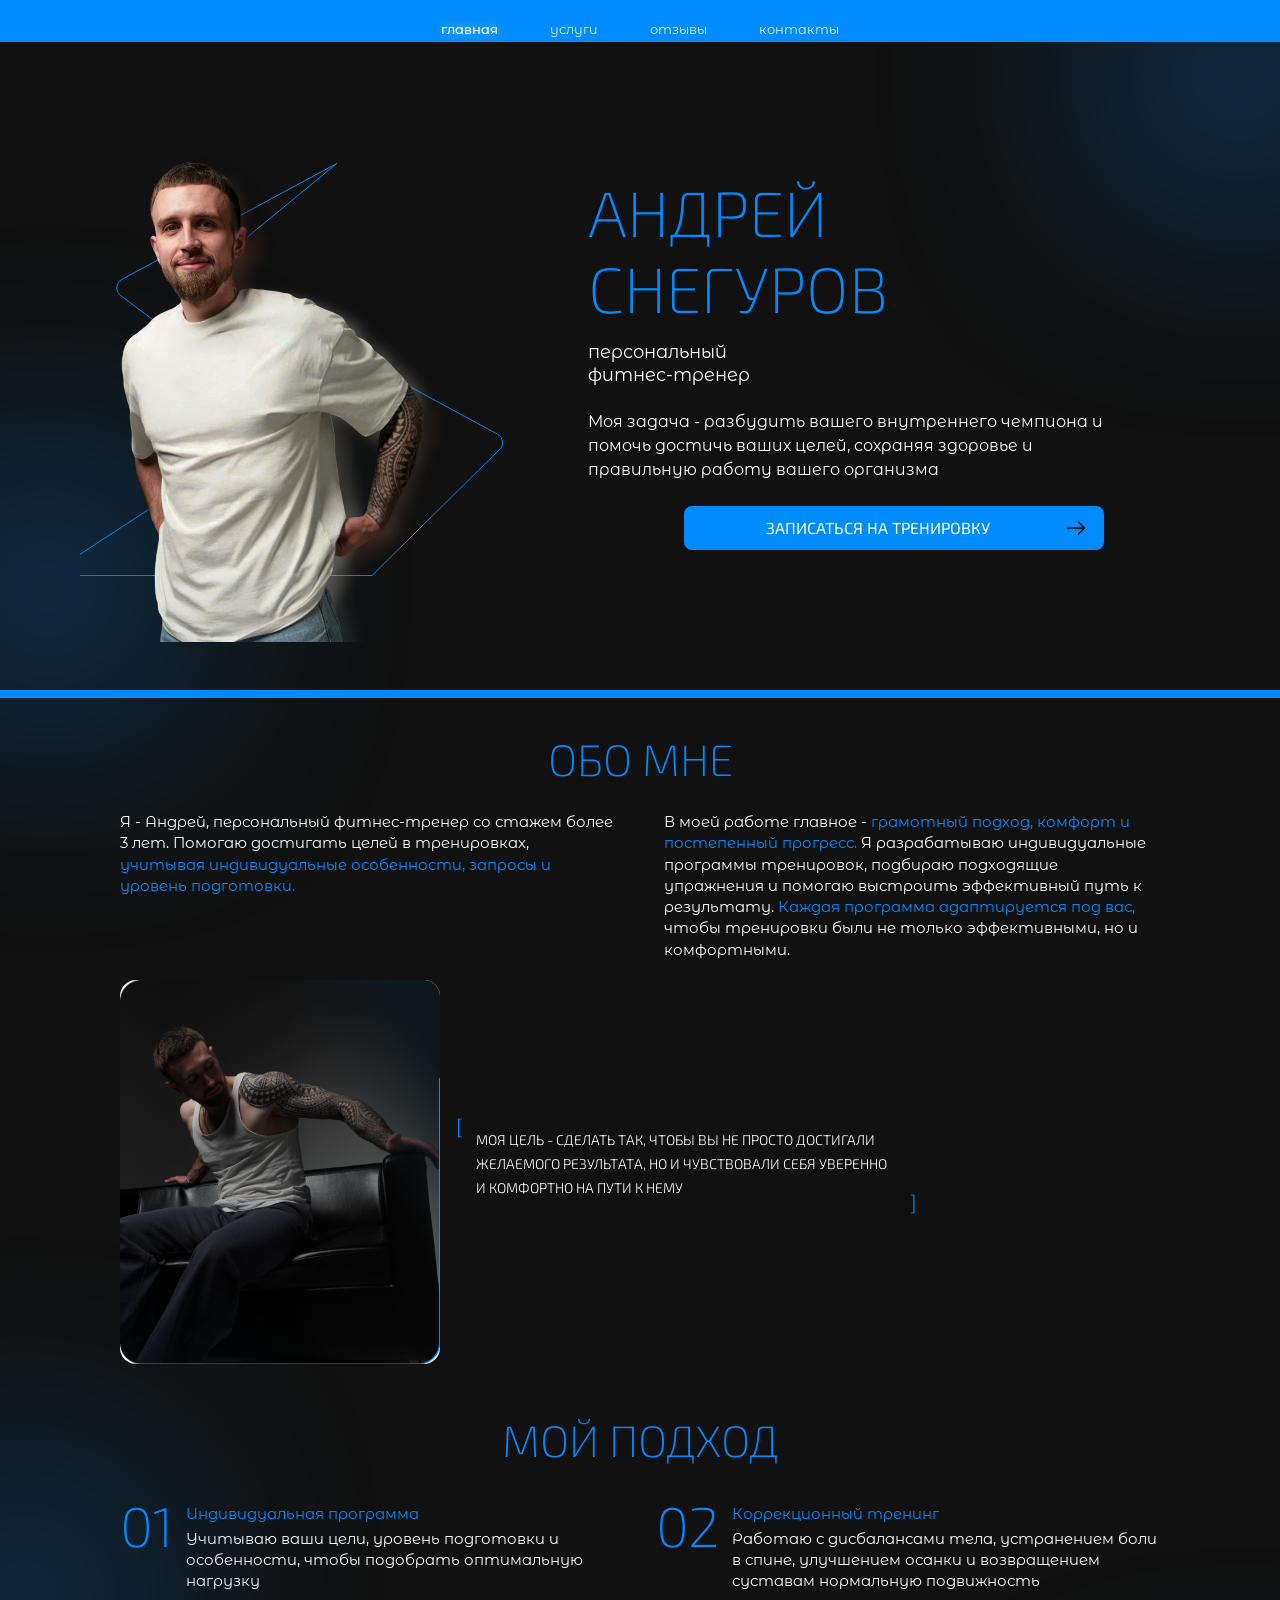
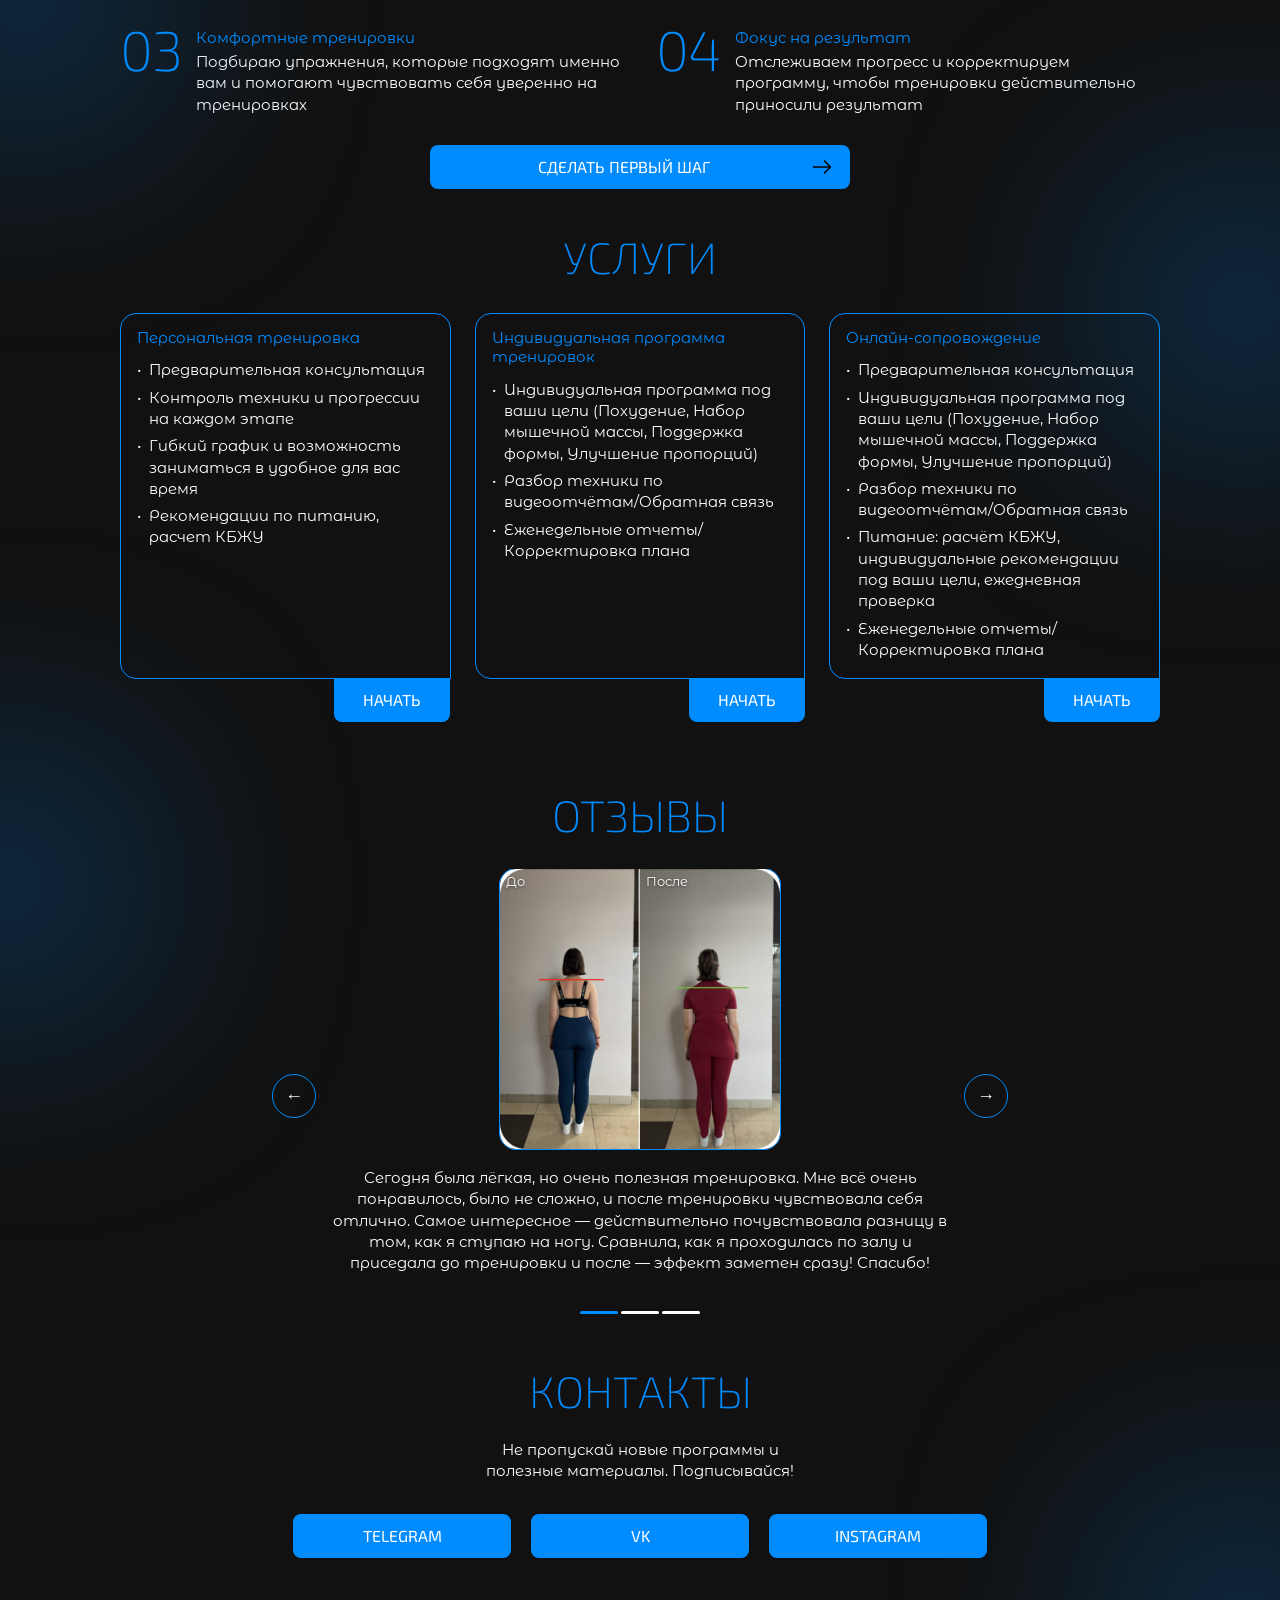
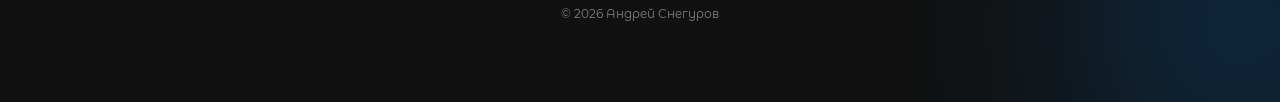
==== index.html @ cbef0f00 "Десктопная и планшетная раскладка Hero переведён на сетку самой секции: на мобильном одна колонка, н" ====
<!DOCTYPE html>
<html lang="ru">
<head>
    <meta charset="UTF-8">
    <meta name="viewport" content="width=device-width, initial-scale=1.0">
    <meta name="description" content="Андрей Снегуров — персональный фитнес-тренер. Индивидуальные программы тренировок, коррекционный тренинг, онлайн-сопровождение.">

    <meta property="og:title" content="Андрей Снегуров — персональный фитнес-тренер">
    <meta property="og:description" content="Индивидуальные программы тренировок, коррекционный тренинг и онлайн-сопровождение.">
    <meta property="og:type" content="website">
    <meta property="og:image" content="assets/hero-andrew.png">

    <title>Андрей Снегуров — персональный фитнес-тренер</title>

    <link rel="icon" href="favicon.svg" type="image/svg+xml">

    <link rel="preconnect" href="https://fonts.googleapis.com">
    <link rel="preconnect" href="https://fonts.gstatic.com" crossorigin>
    <link href="https://fonts.googleapis.com/css2?family=Exo+2:wght@200;300;400&family=Montserrat+Alternates:wght@400;500&display=swap" rel="stylesheet">

    <link rel="stylesheet" href="styles.css">
</head>
<body>
    <!-- ============================================================
         Навигация
         ============================================================ -->
    <header class="nav">
        <nav aria-label="Основная навигация">
            <ul class="nav__list">
                <li><a class="nav__link" href="#hero">главная</a></li>
                <li><a class="nav__link" href="#services">услуги</a></li>
                <li><a class="nav__link" href="#reviews">отзывы</a></li>
                <li><a class="nav__link" href="#contacts">контакты</a></li>
            </ul>
        </nav>
    </header>

    <main>
        <!-- ============================================================
             Hero
             ============================================================ -->
        <section class="section hero" id="hero" aria-labelledby="hero-title">
            <div class="glow glow--right" style="--glow-x: 256px; --glow-y: -7px; --glow-size: 161px" aria-hidden="true"></div>

            <div class="glow" style="--glow-x: -33px; --glow-y: 508px; --glow-size: 161px" aria-hidden="true"></div>

            <!-- Ломаная идёт первой: в макете она лежит за фигурой. -->
            <div class="hero__media">
                <img class="hero__lines" src="assets/hero-lines.svg" alt="" aria-hidden="true">
                <img class="hero__photo hero__photo--blur" src="assets/hero-andrew.png" alt="" aria-hidden="true">
                <img class="hero__photo" src="assets/hero-andrew.png"
                     alt="Андрей Снегуров, персональный фитнес-тренер" width="862" height="1288">
            </div>

            <div class="hero__caption">
                <h1 class="hero__title" id="hero-title">Андрей<br>Снегуров</h1>
                <p class="hero__role">персональный<br>фитнес-тренер</p>
            </div>

            <div class="hero__rule" aria-hidden="true"></div>

            <div class="hero__pitch">
                <p class="hero__slogan" data-reveal>
                    Моя задача - разбудить вашего внутреннего чемпиона и помочь достичь ваших целей,
                    сохраняя здоровье и правильную работу вашего организма
                </p>
                <a class="btn btn--wide" href="https://t.me/CHANGE_ME" target="_blank" rel="noopener noreferrer" data-reveal>
                    Записаться на тренировку
                    <img class="btn__arrow" src="assets/arrow-right.svg" alt="" aria-hidden="true" width="24" height="24">
                </a>
            </div>
        </section>

        <!-- ============================================================
             Обо мне
             ============================================================ -->
        <section class="section about" id="about" aria-labelledby="about-title">
            <div class="container">
                <h2 class="section-title" id="about-title" data-reveal>Обо мне</h2>

                <div class="about__text" data-reveal>
                    <p>Я - Андрей, персональный фитнес-тренер со стажем более 3 лет. Помогаю достигать
                    целей в тренировках, <span class="accent">учитывая индивидуальные особенности,
                    запросы и уровень подготовки.</span></p>

                    <p>В моей работе главное - <span class="accent">грамотный подход, комфорт и
                    постепенный прогресс.</span> Я разрабатываю индивидуальные программы тренировок,
                    подбираю подходящие упражнения и помогаю выстроить эффективный путь к результату.
                    <span class="accent">Каждая программа адаптируется под вас,</span> чтобы тренировки
                    были не только эффективными, но и комфортными.</p>
                </div>
            </div>

            <figure class="about__figure" data-reveal>
                <div class="about__photo">
                    <img src="assets/about-andrew.png" alt="Андрей на тренировке" width="478" height="574" loading="lazy">
                    <svg class="about__bracket" viewBox="0 0 239.8 214.8" fill="none" aria-hidden="true" preserveAspectRatio="none">
                        <path d="M239.4 0.4V198.4C239.4 207.237 232.237 214.4 223.4 214.4H0.4"
                              stroke="#008CFF" stroke-width="0.8" stroke-linecap="round"/>
                    </svg>
                </div>
                <figcaption class="about__quote">
                    Моя цель - сделать так, чтобы вы не просто достигали желаемого результата,
                    но и чувствовали себя уверенно и комфортно на пути к нему
                </figcaption>
            </figure>
        </section>

        <!-- ============================================================
             Мой подход
             ============================================================ -->
        <section class="section approach" id="approach" aria-labelledby="approach-title">
            <div class="glow" style="--glow-x: -53px; --glow-y: 147px; --glow-size: 154px" aria-hidden="true"></div>
            <div class="container">
                <h2 class="section-title" id="approach-title" data-reveal>Мой подход</h2>

                <ol class="approach__list">
                    <li class="approach__item" data-reveal>
                        <span class="approach__num" aria-hidden="true">01</span>
                        <div class="approach__body">
                            <h3 class="approach__name">Индивидуальная программа</h3>
                            <p class="approach__desc">Учитываю ваши цели, уровень подготовки и особенности,
                            чтобы подобрать оптимальную нагрузку</p>
                        </div>
                    </li>
                    <li class="approach__item" data-reveal>
                        <span class="approach__num" aria-hidden="true">02</span>
                        <div class="approach__body">
                            <h3 class="approach__name">Коррекционный тренинг</h3>
                            <p class="approach__desc">Работаю с дисбалансами тела, устранением боли в спине,
                            улучшением осанки и возвращением суставам нормальную подвижность</p>
                        </div>
                    </li>
                    <li class="approach__item" data-reveal>
                        <span class="approach__num" aria-hidden="true">03</span>
                        <div class="approach__body">
                            <h3 class="approach__name">Комфортные тренировки</h3>
                            <p class="approach__desc">Подбираю упражнения, которые подходят именно вам
                            и помогают чувствовать себя уверенно на тренировках</p>
                        </div>
                    </li>
                    <li class="approach__item" data-reveal>
                        <span class="approach__num" aria-hidden="true">04</span>
                        <div class="approach__body">
                            <h3 class="approach__name">Фокус на результат</h3>
                            <p class="approach__desc">Отслеживаем прогресс и корректируем программу,
                            чтобы тренировки действительно приносили результат</p>
                        </div>
                    </li>
                </ol>

                <a class="btn btn--wide" href="https://t.me/CHANGE_ME" target="_blank" rel="noopener noreferrer" data-reveal>
                    Сделать первый шаг
                    <img class="btn__arrow" src="assets/arrow-right.svg" alt="" aria-hidden="true" width="24" height="24">
                </a>
            </div>
        </section>

        <!-- ============================================================
             Услуги
             ============================================================ -->
        <section class="section services" id="services" aria-labelledby="services-title">
            <div class="glow glow--right" style="--glow-x: 268px; --glow-y: 41px; --glow-size: 154px" aria-hidden="true"></div>
            <div class="container">
                <h2 class="section-title" id="services-title" data-reveal>Услуги</h2>

                <div class="services__list">
                    <article class="service-card" data-reveal>
                        <h3 class="service-card__title">Персональная тренировка</h3>
                        <ul class="service-card__points">
                            <li>Предварительная консультация</li>
                            <li>Контроль техники и прогрессии на каждом этапе</li>
                            <li>Гибкий график и возможность заниматься в удобное для вас время</li>
                            <li>Рекомендации по питанию, расчет КБЖУ</li>
                        </ul>
                        <a class="btn btn--tab" href="https://t.me/CHANGE_ME" target="_blank" rel="noopener noreferrer"
                           aria-label="Начать: персональная тренировка">Начать</a>
                    </article>

                    <article class="service-card" data-reveal>
                        <h3 class="service-card__title">Индивидуальная программа тренировок</h3>
                        <ul class="service-card__points">
                            <li>Индивидуальная программа под ваши цели (Похудение, Набор мышечной массы,
                                Поддержка формы, Улучшение пропорций)</li>
                            <li>Разбор техники по видеоотчётам/Обратная связь</li>
                            <li>Еженедельные отчеты/Корректировка плана</li>
                        </ul>
                        <a class="btn btn--tab" href="https://t.me/CHANGE_ME" target="_blank" rel="noopener noreferrer"
                           aria-label="Начать: индивидуальная программа тренировок">Начать</a>
                    </article>

                    <article class="service-card" data-reveal>
                        <h3 class="service-card__title">Онлайн-сопровождение</h3>
                        <ul class="service-card__points">
                            <li>Предварительная консультация</li>
                            <li>Индивидуальная программа под ваши цели (Похудение, Набор мышечной массы,
                                Поддержка формы, Улучшение пропорций)</li>
                            <li>Разбор техники по видеоотчётам/Обратная связь</li>
                            <li>Питание: расчёт КБЖУ, индивидуальные рекомендации под ваши цели,
                                ежедневная проверка</li>
                            <li>Еженедельные отчеты/Корректировка плана</li>
                        </ul>
                        <a class="btn btn--tab" href="https://t.me/CHANGE_ME" target="_blank" rel="noopener noreferrer"
                           aria-label="Начать: онлайн-сопровождение">Начать</a>
                    </article>
                </div>
            </div>
        </section>

        <!-- ============================================================
             Отзывы
             ============================================================ -->
        <section class="section reviews" id="reviews" aria-labelledby="reviews-title">
            <div class="glow" style="--glow-x: -71px; --glow-y: 60px; --glow-size: 154px" aria-hidden="true"></div>
            <div class="container">
                <h2 class="section-title" id="reviews-title" data-reveal>Отзывы</h2>

                <div class="reviews__carousel" data-carousel data-reveal>
                    <button class="reviews__arrow reviews__arrow--prev" type="button" aria-label="Предыдущий отзыв">
                        <span aria-hidden="true">&#8592;</span>
                    </button>

                    <div class="reviews__viewport">
                        <ul class="reviews__track" role="region" tabindex="0"
                            aria-roledescription="carousel" aria-label="Отзывы клиентов">
                            <li class="review-slide" role="group" aria-roledescription="слайд" aria-label="1 из 3">
                                <div class="review-slide__photo">
                                    <img src="assets/review-1.png" alt="Осанка клиентки до и после тренировок"
                                         width="346" height="346" loading="lazy">
                                    <span class="review-slide__label review-slide__label--before">До</span>
                                    <span class="review-slide__label review-slide__label--after">После</span>
                                </div>
                                <p class="review-slide__text">Сегодня была лёгкая, но очень полезная тренировка.
                                Мне всё очень понравилось, было не сложно, и после тренировки чувствовала себя
                                отлично. Самое интересное — действительно почувствовала разницу в том, как я
                                ступаю на ногу. Сравнила, как я проходилась по залу и приседала до тренировки
                                и после — эффект заметен сразу! Спасибо!</p>
                            </li>

                            <li class="review-slide" role="group" aria-roledescription="слайд" aria-label="2 из 3">
                                <div class="review-slide__photo">
                                    <img src="assets/review-2.png" alt="Телосложение клиента до и после тренировок"
                                         width="346" height="346" loading="lazy">
                                    <span class="review-slide__label review-slide__label--before">До</span>
                                    <span class="review-slide__label review-slide__label--after">После</span>
                                </div>
                                <p class="review-slide__text">Цель была убрать пару лишних килограммов и привести
                                тело в порядок. В целом тяжело не было, потому что достаточно быстро втянулся
                                как в тренировки, так и в режим питания и стал получать от всего этого
                                удовольствие, поэтому не сказал бы, что мне было вообще тяжело. Получилось
                                не то что достигнуть, но и превзойти свои ожидания.</p>
                            </li>

                            <li class="review-slide" role="group" aria-roledescription="слайд" aria-label="3 из 3">
                                <div class="review-slide__photo">
                                    <img src="assets/review-3.png" alt="Осанка клиентки до и после тренировок, вид сбоку"
                                         width="346" height="346" loading="lazy">
                                </div>
                                <p class="review-slide__text">Начав заниматься, я и не думала, что ты сможешь мне
                                помочь и с другими моими проблемами! Такими, как боль в спине, в области лопаток
                                и пояснице, боль в коленях, ну и, конечно, проблемами с осанкой. Мне очень повезло
                                с тобой! Некоторые упражнения казались странными, но оказались очень эффективными.
                                А некоторые казались невыполнимыми. Но когда со временем получается то, что казалось
                                невозможным для меня, это просто 😌 Сейчас, после видимого результата, чувствую себя
                                намного лучше и физически и морально. Главное, что не болит спина, колени.
                                Я чувствую себя бодрее, сильнее и, наверное, симпатичнее 😊</p>
                            </li>
                        </ul>
                    </div>

                    <button class="reviews__arrow reviews__arrow--next" type="button" aria-label="Следующий отзыв">
                        <span aria-hidden="true">&#8594;</span>
                    </button>

                    <div class="reviews__dots">
                        <button class="reviews__dot is-active" type="button"
                                aria-label="Отзыв 1" aria-current="true"></button>
                        <button class="reviews__dot" type="button" aria-label="Отзыв 2"></button>
                        <button class="reviews__dot" type="button" aria-label="Отзыв 3"></button>
                    </div>
                </div>
            </div>
        </section>

        <!-- ============================================================
             Контакты
             ============================================================ -->
        <section class="section contacts" id="contacts" aria-labelledby="contacts-title">
            <div class="glow glow--right" style="--glow-x: 263px; --glow-y: 225px; --glow-size: 154px" aria-hidden="true"></div>
            <div class="container">
                <h2 class="section-title" id="contacts-title" data-reveal>Контакты</h2>

                <p class="contacts__lead" data-reveal>
                    Не пропускай новые программы и полезные материалы. Подписывайся!
                </p>

                <div class="contacts__links" data-reveal>
                    <a class="btn btn--social" href="https://t.me/CHANGE_ME" target="_blank" rel="noopener noreferrer">Telegram</a>
                    <a class="btn btn--social" href="https://vk.com/CHANGE_ME" target="_blank" rel="noopener noreferrer">VK</a>
                    <a class="btn btn--social" href="https://instagram.com/CHANGE_ME" target="_blank" rel="noopener noreferrer">Instagram</a>
                </div>
            </div>
        </section>
    </main>

    <footer class="footer">
        <p class="footer__note">© 2026 Андрей Снегуров</p>
    </footer>

    <script src="script.js" defer></script>
</body>
</html>
---- styles.css ----
/* ============================================================
   Лендинг Андрея Снегурова
   Порядок блоков совпадает с порядком секций в index.html.
   ============================================================ */

/* ============================================================
   Токены
   ============================================================ */
:root {
    --bg: #111111;
    --accent: #008CFF;
    --accent-hover: #2EA0FF;
    --text: #FFFFFF;
    --overlay-photo: linear-gradient(61.36deg,
        rgba(17, 17, 17, 0) 19.7%,
        rgba(17, 17, 17, .16) 69.5%,
        #10181E 91%);

    --font-display: 'Exo 2', 'Segoe UI', sans-serif;
    --font-body: 'Montserrat Alternates', 'Segoe UI', sans-serif;

    --radius-sm: 8px;
    --radius-md: 16px;
    --hairline: 0.8px solid var(--accent);

    --container: 390px;
    --gutter: 27px;
    --nav-h: 42px;
}

/* ============================================================
   Reset и база
   ============================================================ */
*,
*::before,
*::after { box-sizing: border-box; }

html {
    scroll-behavior: smooth;
    scroll-padding-top: var(--nav-h);
    /* Страховка: основная обрезка боковых выносов живёт на .section,
       но браузеры без поддержки `overflow: clip` её проигнорируют —
       для них срабатывает `hidden` здесь, на корне. */
    overflow-x: hidden;
    overflow-x: clip;
}

body {
    margin: 0;
    background: var(--bg);
    color: var(--text);
    font-family: var(--font-body);
    font-size: 13px;
    line-height: 1.35;
    -webkit-font-smoothing: antialiased;
}

img {
    display: block;
    max-width: 100%;
}

a { color: inherit; }

:focus-visible {
    outline: 2px solid var(--accent);
    outline-offset: 2px;
}

/* ============================================================
   Утилиты
   ============================================================ */
.container {
    width: 100%;
    max-width: var(--container);
    margin-inline: auto;
    padding-inline: var(--gutter);
}

/* `overflow-x: clip` обрезает то, что выходит за боковые края экрана
   (свечения, номера 01-04) — ровно как фрейм в макете. Именно `clip`,
   а не `hidden`: `hidden` превратил бы overflow-y в auto и добавил
   секции собственную вертикальную прокрутку. По вертикали ничего не
   обрезается, поэтому свечения свободно растекаются между секциями. */
.section {
    position: relative;
    z-index: 1;
    overflow-x: clip;
}

.section-title {
    margin: 0;
    font-family: var(--font-display);
    font-weight: 200;
    font-size: 32px;
    line-height: 1.18;
    color: var(--accent);
    text-align: center;
    text-transform: uppercase;
}

.accent { color: var(--accent); }

/* Размытые синие пятна фона. Позиция и размер задаются инлайном
   через --glow-x / --glow-y / --glow-size. */
.glow {
    position: absolute;
    z-index: 0;
    left: var(--glow-x, 0);
    top: var(--glow-y, 0);
    width: var(--glow-size, 154px);
    aspect-ratio: 1;
    border-radius: 50%;
    background: var(--accent);
    filter: blur(129.6px);
    pointer-events: none;
}

/* ============================================================
   Кнопки
   ============================================================ */
.btn {
    display: inline-flex;
    align-items: center;
    justify-content: center;
    min-height: 44px;
    padding-inline: 20px;
    border: 0;
    background: var(--accent);
    color: var(--text);
    font-family: var(--font-display);
    font-weight: 400;
    font-size: 16px;
    line-height: 1;
    text-align: center;
    text-decoration: none;
    text-transform: uppercase;
    cursor: pointer;
    transition: background-color .2s ease, transform .2s ease;
}

.btn:hover { background: var(--accent-hover); }
.btn:active { transform: translateY(1px); }
.btn:focus-visible { outline-color: var(--text); }

.btn--wide {
    position: relative;
    display: flex;
    width: 100%;
    padding-inline: 20px 52px;
    border-radius: var(--radius-sm);
}

.btn__arrow {
    position: absolute;
    right: 16px;
    top: 50%;
    width: 24px;
    height: 24px;
    translate: 0 -50%;
}

/* ============================================================
   Навигация
   ============================================================ */
.nav {
    position: fixed;
    inset: 0 0 auto;
    z-index: 20;
    height: var(--nav-h);
    background: var(--accent);
}

.nav__list {
    display: flex;
    justify-content: space-between;
    align-items: center;
    height: 100%;
    max-width: var(--container);
    margin-inline: auto;
    padding: 0 var(--gutter);
    list-style: none;
}

.nav__link {
    display: block;
    padding: 6px 2px;
    font-size: 13px;
    text-decoration: none;
    opacity: .85;
    transition: opacity .2s ease, text-shadow .2s ease;
}

.nav__link:hover { opacity: 1; }

/* Ссылки лежат на сплошной синей полосе — синяя обводка фокуса
   по умолчанию на ней не видна. */
.nav__link:focus-visible { outline-color: var(--text); }

.nav__link.is-active {
    opacity: 1;
    font-weight: 500;
    text-shadow: 0 0 12px rgba(255, 255, 255, .5);
}

/* ============================================================
   Hero

   Сетка на самой секции: на мобильном одна колонка (фото — полоса —
   слоган с кнопкой), на десктопе фото слева, а имя, слоган и кнопка
   собираются в правую колонку. Подпись на мобильном лежит абсолютом
   поверх фото, на десктопе встаёт в поток.
   ============================================================ */
.hero {
    display: grid;
    padding-top: 8px;
    grid-template-areas:
        'media'
        'rule'
        'pitch';
}

.hero__media {
    position: relative;
    grid-area: media;
    aspect-ratio: 390 / 404;
    overflow: hidden;
}

/* Фигура вырезана с прозрачным фоном, поэтому за ней видны фон страницы,
   свечение и синяя ломаная — как в макете. Пропорции исходника совпадают
   с рамкой из Figma (431x644), поэтому высота считается от ширины. */
.hero__photo {
    position: absolute;
    left: -3.333%;         /* -13 / 390 */
    top: 2.475%;           /*  10 / 404 */
    width: 110.513%;       /* 431 / 390 */
    height: auto;
    max-width: none;
}

.hero__photo--blur {
    left: 0;
    top: 3.96%;            /*  16 / 404 */
    opacity: .41;
    filter: blur(6.45px);
}

.hero__lines {
    position: absolute;
    left: -7.5%;
    top: 14.4%;
    width: 99.4%;
    max-width: none;
    pointer-events: none;
}

.hero__caption {
    position: absolute;
    right: var(--gutter);
    top: 82px;
    z-index: 2;
    text-align: right;
}

.hero__title {
    margin: 0;
    font-family: var(--font-display);
    font-weight: 200;
    font-size: 32px;
    line-height: 1.18;
    color: var(--accent);
    text-transform: uppercase;
}

.hero__role {
    margin: 8px 0 0;
    font-size: 13px;
    line-height: 1.25;
}

.hero__rule {
    grid-area: rule;
    height: 8px;
    background: var(--accent);
}

.hero__pitch {
    grid-area: pitch;
    width: 100%;
    max-width: var(--container);
    margin-inline: auto;
    padding: 27px var(--gutter) 0;
}

.hero__slogan {
    max-width: 350px;
    margin: 0 auto 24px;
    text-align: center;
    line-height: 1.42;
}

/* ============================================================
   Обо мне
   ============================================================ */
.about { padding-top: 35px; }

.about__text { margin-top: 26px; }

.about__text p {
    margin: 0 0 14px;
    line-height: 1.42;
}

.about__text p:last-child { margin-bottom: 0; }

.about__figure {
    position: relative;
    margin: 20px 0 0;
    padding-bottom: 8px;
}

.about__photo {
    position: relative;
    width: 61.3%;              /* 239 / 390 */
    aspect-ratio: 239 / 287;
    border-radius: var(--radius-md);
    overflow: hidden;
}

.about__photo img {
    width: 100%;
    height: 100%;
    object-fit: cover;
}

/* Затемняющий градиент поверх фото. */
.about__photo::after {
    content: '';
    position: absolute;
    inset: 0;
    background: var(--overlay-photo);
    pointer-events: none;
}

/* Угловая скобка по правому и нижнему краю фото. */
.about__bracket {
    position: absolute;
    right: 0;
    bottom: 0;
    z-index: 1;
    width: 100%;
    height: 74.6%;             /* 214 / 287 */
    overflow: visible;
}

.about__quote {
    position: absolute;
    right: var(--gutter);
    top: -8px;
    width: 69%;
    font-family: var(--font-display);
    font-weight: 300;
    font-size: 10px;
    line-height: 1.55;
    text-align: right;
    text-transform: uppercase;
}

/* Синие скобки вокруг цитаты. */
.about__quote::before,
.about__quote::after {
    position: absolute;
    color: var(--accent);
    font-size: 14px;
    line-height: 1;
}

.about__quote::before {
    content: '[';
    left: 5px;
    top: -4px;
}

.about__quote::after {
    content: ']';
    right: -8px;
    bottom: -4px;
}

/* ============================================================
   Мой подход
   ============================================================ */
.approach { padding-top: 42px; }

.approach__list {
    margin: 32px 0 0;
    padding: 0;
    list-style: none;
}

/* Первая колонка узкая (27px — ровно поле контейнера), номер выступает
   из неё влево отрицательным полем и уходит за край экрана. Числа в макете:
   бокс 75px, начинается на x=-21, то есть срезано 21px, видно 54px. */
.approach__item {
    display: grid;
    grid-template-columns: 27px 1fr;
    align-items: start;
    column-gap: 43px;
    margin-bottom: 30px;
}

.approach__num {
    width: 75px;
    margin-left: -48px;
    font-family: var(--font-display);
    font-weight: 200;
    font-size: 64px;
    line-height: .95;
    letter-spacing: -.02em;
    color: var(--accent);
    text-align: right;
}

.approach__name {
    margin: 6px 0 4px;
    font-family: var(--font-body);
    font-weight: 400;
    font-size: 15px;
    line-height: 1.3;
    color: var(--accent);
}

.approach__desc {
    margin: 0;
    line-height: 1.42;
}

/* ============================================================
   Услуги
   ============================================================ */
.services { padding-top: 42px; }

.services__list { margin-top: 30px; }

/* Правый нижний угол прямой — к нему снизу примыкает кнопка-«хвостик»,
   вместе они читаются как одна фигура. */
.service-card {
    position: relative;
    margin-bottom: 68px;       /* 44 высота хвостика + 24 воздуха */
    padding: 14px 16px 18px;
    border: var(--hairline);
    border-radius: var(--radius-md) var(--radius-md) 0 var(--radius-md);
}

.service-card__title {
    margin: 0 0 12px;
    font-family: var(--font-body);
    font-weight: 400;
    font-size: 15px;
    line-height: 1.3;
    color: var(--accent);
}

.service-card__points {
    margin: 0;
    padding: 0;
    list-style: none;
}

.service-card__points li {
    position: relative;
    margin-bottom: 6px;
    padding-left: 12px;
    line-height: 1.42;
}

.service-card__points li:last-child { margin-bottom: 0; }

.service-card__points li::before {
    content: '\2022';
    position: absolute;
    left: 0;
}

.btn--tab {
    position: absolute;
    right: -0.8px;             /* садится на обводку карточки, а не рядом с ней */
    bottom: -44px;
    width: 116px;
    padding-inline: 8px;
    border-radius: 0 0 var(--radius-sm) var(--radius-sm);
}

/* ============================================================
   Отзывы
   ============================================================ */
.reviews { padding-top: 42px; }

.reviews__carousel {
    position: relative;
    margin-top: 28px;
}

/* Высоту подгоняет скрипт под активный слайд — иначе под коротким отзывом
   зияет пустота высотой с самый длинный. Без JS высота остаётся авто
   (по самому высокому слайду), и карусель всё равно работает. */
.reviews__viewport {
    overflow: hidden;
    transition: height .35s ease;
}

/* Трек — нативный горизонтальный скролл со scroll-snap: свайп пальцем
   и трекпадом работает без JS. Скрипт добавляет только индикаторы,
   стрелки и клавиатуру. */
.reviews__track {
    display: flex;
    /* Иначе flex растянул бы все слайды по самому высокому, и подгонка
       высоты под активный слайд стала бы бессмысленной. */
    align-items: flex-start;
    margin: 0;
    padding: 0;
    list-style: none;
    overflow-x: auto;
    scroll-snap-type: x mandatory;
    overscroll-behavior-x: contain;
    scrollbar-width: none;
    -ms-overflow-style: none;
}

.reviews__track::-webkit-scrollbar { display: none; }

.reviews__track:focus-visible { outline-offset: 4px; }

.review-slide {
    display: flex;
    flex: 0 0 100%;
    flex-direction: column;
    align-items: center;
    scroll-snap-align: center;
}

.review-slide__photo {
    position: relative;
    width: 173px;
    aspect-ratio: 1;
    border-radius: var(--radius-md);
    overflow: hidden;
    outline: var(--hairline);
    outline-offset: -0.8px;
}

.review-slide__photo img {
    width: 100%;
    height: 100%;
    object-fit: cover;
}

.review-slide__label {
    position: absolute;
    top: 6px;
    font-size: 13px;
    line-height: 1;
    text-shadow: 0 1px 3px rgba(0, 0, 0, .6);
}

.review-slide__label--before { left: 6px; }

.review-slide__label--after {
    left: 50%;
    padding-left: 6px;
}

.review-slide__text {
    max-width: 339px;
    margin: 18px 0 0;
    text-align: center;
    line-height: 1.42;
}

/* Индикаторы — три горизонтальных штриха, как в макете. */
.reviews__dots {
    display: flex;
    justify-content: center;
    gap: 3px;
    margin-top: 26px;
}

.reviews__dot {
    width: 38px;
    height: 3px;
    padding: 12px 0;           /* тач-цель 38x27 при видимой полоске 3px */
    border: 0;
    background: transparent;
    cursor: pointer;
}

.reviews__dot::before {
    content: '';
    display: block;
    height: 3px;
    border-radius: 3px;
    background: var(--text);
    transition: background-color .2s ease;
}

.reviews__dot.is-active::before { background: var(--accent); }

/* Стрелки появляются только на планшете и шире. */
.reviews__arrow { display: none; }

/* ============================================================
   Контакты и подвал
   ============================================================ */
.contacts { padding-top: 42px; }

.contacts__lead {
    max-width: 356px;
    margin: 22px auto 32px;
    text-align: center;
    line-height: 1.42;
}

.contacts__links {
    display: flex;
    flex-direction: column;
    align-items: center;
    gap: 29px;
}

.btn--social {
    width: 218px;
    border-radius: var(--radius-sm);
}

.footer {
    position: relative;
    z-index: 1;
    padding: 48px 0 24px;
    text-align: center;
}

.footer__note {
    margin: 0;
    font-size: 12px;
    opacity: .45;
}

/* ============================================================
   Появление блоков при скролле

   Начальная прозрачность действует только при живом JS и только если
   пользователь не просил убрать анимации — иначе контент виден всегда
   и страница не может остаться пустой.
   ============================================================ */
@media (prefers-reduced-motion: no-preference) {
    .js-enabled [data-reveal] {
        opacity: 0;
        transform: translateY(16px);
        transition: opacity .5s ease, transform .5s ease;
    }

    .js-enabled [data-reveal].is-visible {
        opacity: 1;
        transform: none;
    }
}

/* ============================================================
   Планшет
   ============================================================ */
@media (min-width: 768px) {
    :root {
        --container: 720px;
        --gutter: 32px;
    }

    body { font-size: 15px; }

    .section-title { font-size: 38px; }

    /* На широком экране space-between растащил бы четыре пункта
       по самым краям — собираем их по центру. */
    .nav__list {
        justify-content: center;
        gap: 48px;
    }

    /* Координаты свечений взяты из макета шириной 390px. На широком экране
       те, что в макете прижаты к правому краю, надо привязать к правому краю,
       иначе они уезжают в середину. */
    .glow--right {
        left: auto;
        right: -40px;
    }

    .hero__caption { top: 96px; }
    .hero__title { font-size: 42px; }
    .hero__role { font-size: 15px; }

    /* Кнопка во всю ширину контейнера на 720px читается как баннер —
       ограничиваем и центрируем. */
    .hero__pitch .btn--wide,
    .approach .btn--wide {
        max-width: 420px;
        margin-inline: auto;
    }

    .approach__list {
        display: grid;
        grid-template-columns: 1fr 1fr;
        column-gap: 32px;
    }

    /* В две колонки номер уже нельзя выносить за край экрана — правая
       колонка наезжала бы на левую. Прижимаем его к краю своей ячейки. */
    .approach__item {
        grid-template-columns: auto 1fr;
        column-gap: 14px;
    }

    .approach__num {
        width: auto;
        margin-left: 0;
        font-size: 56px;
    }

    /* Карточки остаются колонкой, но не растягиваются: две колонки дают
       либо сироту в полряда, либо растянутую третью. Три в ряд — на десктопе. */
    .service-card {
        max-width: 480px;
        margin-inline: auto;
    }

    .review-slide__photo { width: 240px; }
    .review-slide__text { max-width: 480px; }

    .reviews__arrow {
        position: absolute;
        top: 120px;
        z-index: 2;
        display: grid;
        place-items: center;
        width: 44px;
        height: 44px;
        border: var(--hairline);
        border-radius: 50%;
        background: rgba(17, 17, 17, .6);
        color: var(--text);
        font-size: 18px;
        cursor: pointer;
        transition: background-color .2s ease;
    }

    .reviews__arrow:hover { background: var(--accent); }
    .reviews__arrow--prev { left: 0; }
    .reviews__arrow--next { right: 0; }

    .contacts__links {
        flex-direction: row;
        justify-content: center;
        gap: 20px;
    }
}

/* ============================================================
   Десктоп
   ============================================================ */
@media (min-width: 1024px) {
    :root {
        --container: 1120px;
        --gutter: 40px;
    }

    .section-title { font-size: 44px; }

    /* Hero в две колонки: слева фото, справа имя, слоган и кнопка.
       Крайние колонки — поля; синяя полоса при этом остаётся во всю
       ширину экрана, поэтому она занимает отдельный ряд на все колонки.
       Промежуток между колонками задан отдельной колонкой 48px, а не
       column-gap, иначе зазор появился бы и у крайних полей. */
    .hero {
        grid-template-columns:
            minmax(var(--gutter), 1fr)
            minmax(0, 460px)
            48px
            minmax(0, 612px)
            minmax(var(--gutter), 1fr);
        grid-template-areas:
            '.    media .    caption .'
            '.    media .    pitch   .'
            'rule rule  rule rule    rule';
        padding-top: calc(var(--nav-h) + 40px);
    }

    .hero__media {
        align-self: start;
        aspect-ratio: 460 / 560;
        border-radius: var(--radius-md);
    }

    .hero__caption {
        position: static;
        grid-area: caption;
        align-self: end;
        padding-bottom: 24px;
        text-align: left;
    }

    .hero__title { font-size: 64px; }

    .hero__role {
        margin-top: 16px;
        font-size: 18px;
    }

    .hero__pitch {
        align-self: start;
        max-width: none;
        margin-inline: 0;
        padding: 0;
    }

    .hero__slogan {
        max-width: 520px;
        margin-inline: 0;
        font-size: 16px;
        line-height: 1.5;
        text-align: left;
    }

    .hero__pitch .btn--wide { max-width: 420px; }

    .hero__rule { margin-top: 48px; }

    /* Две колонки, но не через `columns`: тот разрезал бы абзац посередине,
       и вторая колонка начиналась бы с середины фразы. Здесь колонка —
       это абзац целиком. */
    .about__text {
        display: grid;
        grid-template-columns: 1fr 1fr;
        gap: 48px;
    }

    .about__text p { margin-bottom: 0; }

    .about__figure {
        display: grid;
        grid-template-columns: 320px 1fr;
        align-items: center;
        gap: 56px;
        max-width: var(--container);
        margin-inline: auto;
        padding-inline: var(--gutter);
    }

    .about__photo { width: 100%; }

    .about__quote {
        position: relative;
        width: auto;
        max-width: 460px;
        padding: 12px 20px;
        font-size: 14px;
        line-height: 1.7;
        text-align: left;
    }

    .about__quote::before {
        left: 0;
        top: 0;
        font-size: 20px;
    }

    .about__quote::after {
        right: 0;
        bottom: 0;
        font-size: 20px;
    }

    .services__list {
        display: grid;
        grid-template-columns: repeat(3, 1fr);
        align-items: stretch;
        gap: 24px;
    }

    .service-card {
        display: flex;
        flex-direction: column;
        max-width: none;
        margin-inline: 0;
    }

    .service-card__points { flex: 1; }

    /* Без ограничения ширины стрелки уезжают к самым краям контейнера
       на 1120px и теряют связь с фото. */
    .reviews__carousel {
        max-width: 720px;
        margin-inline: auto;
    }

    .reviews__arrow {
        top: 50%;
        translate: 0 -50%;
    }

    .reviews__arrow--prev { left: -8px; }
    .reviews__arrow--next { right: -8px; }

    .review-slide__photo { width: 280px; }

    .review-slide__text {
        max-width: 620px;
        font-size: 15px;
    }
}

/* ============================================================
   Уважение к настройке «меньше движения»
   ============================================================ */
@media (prefers-reduced-motion: reduce) {
    html { scroll-behavior: auto; }

    *,
    *::before,
    *::after {
        animation-duration: .01ms !important;
        animation-iteration-count: 1 !important;
        transition-duration: .01ms !important;
    }
}
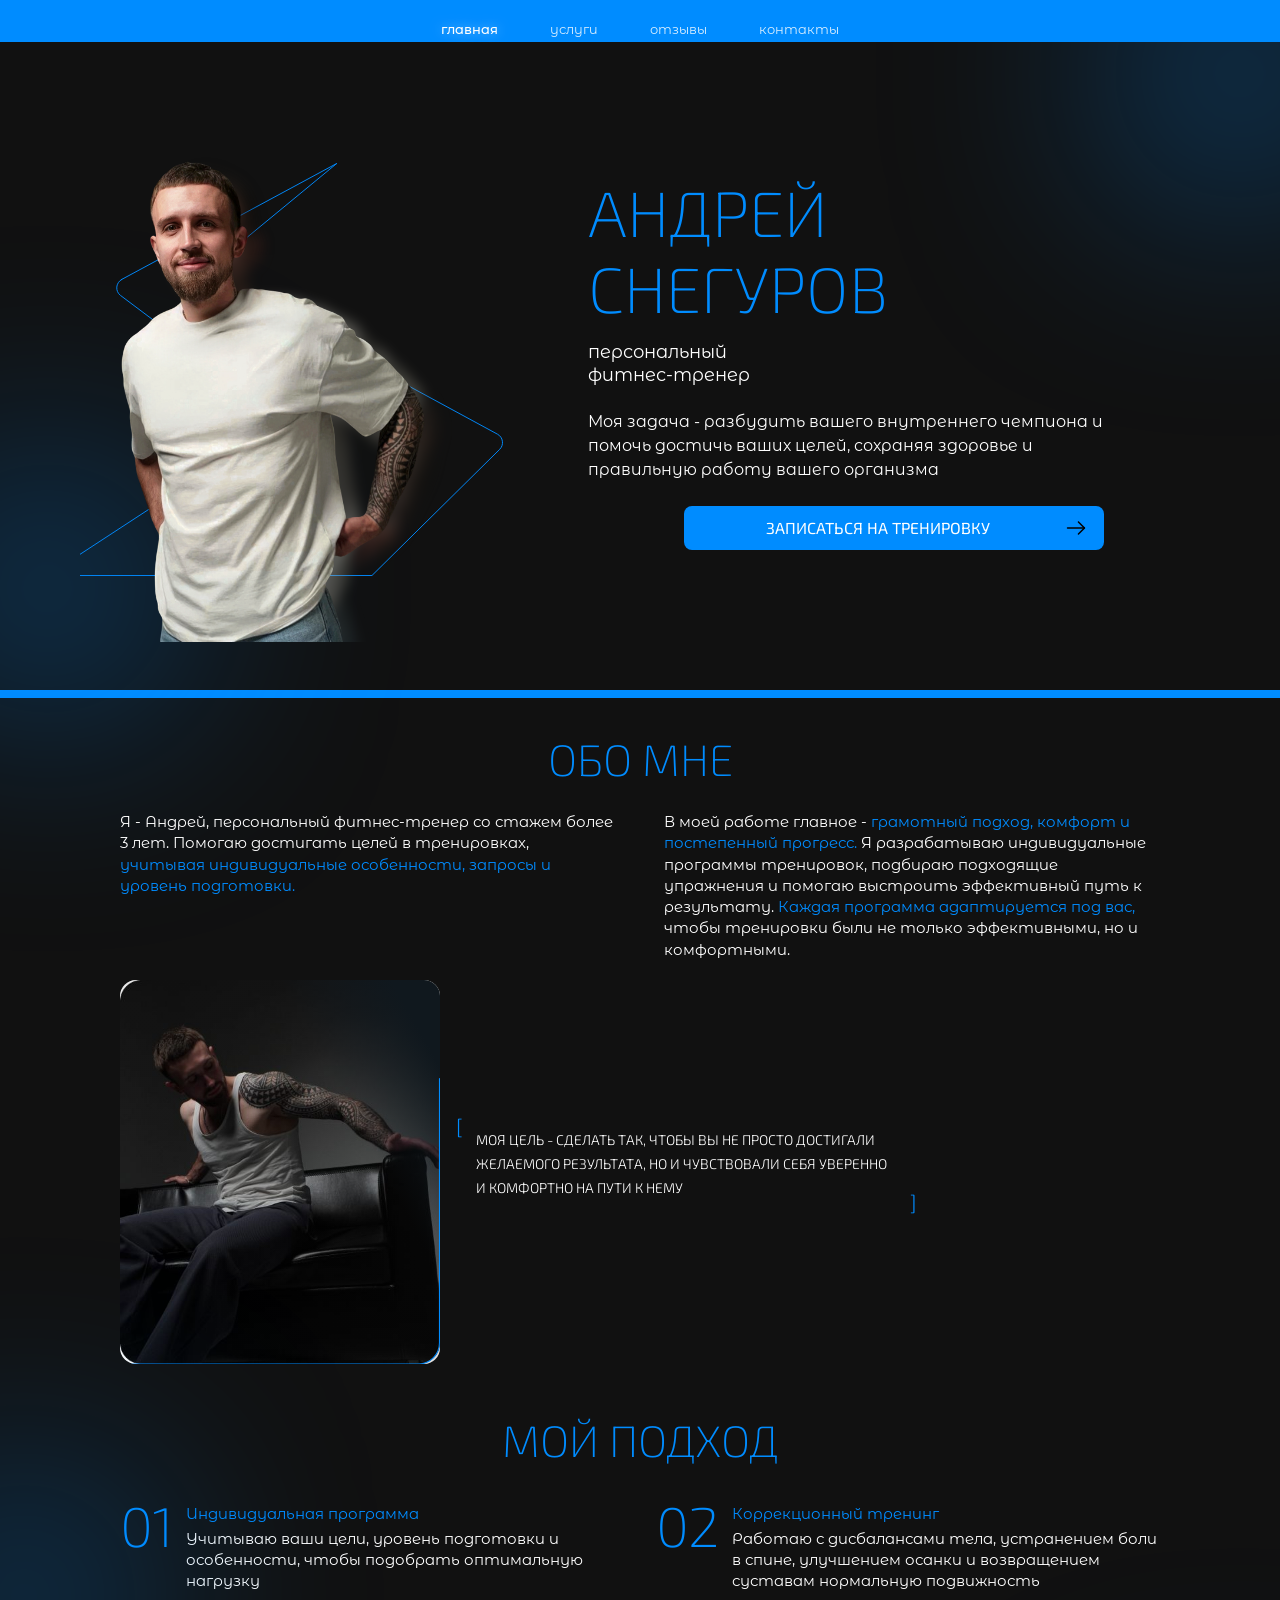
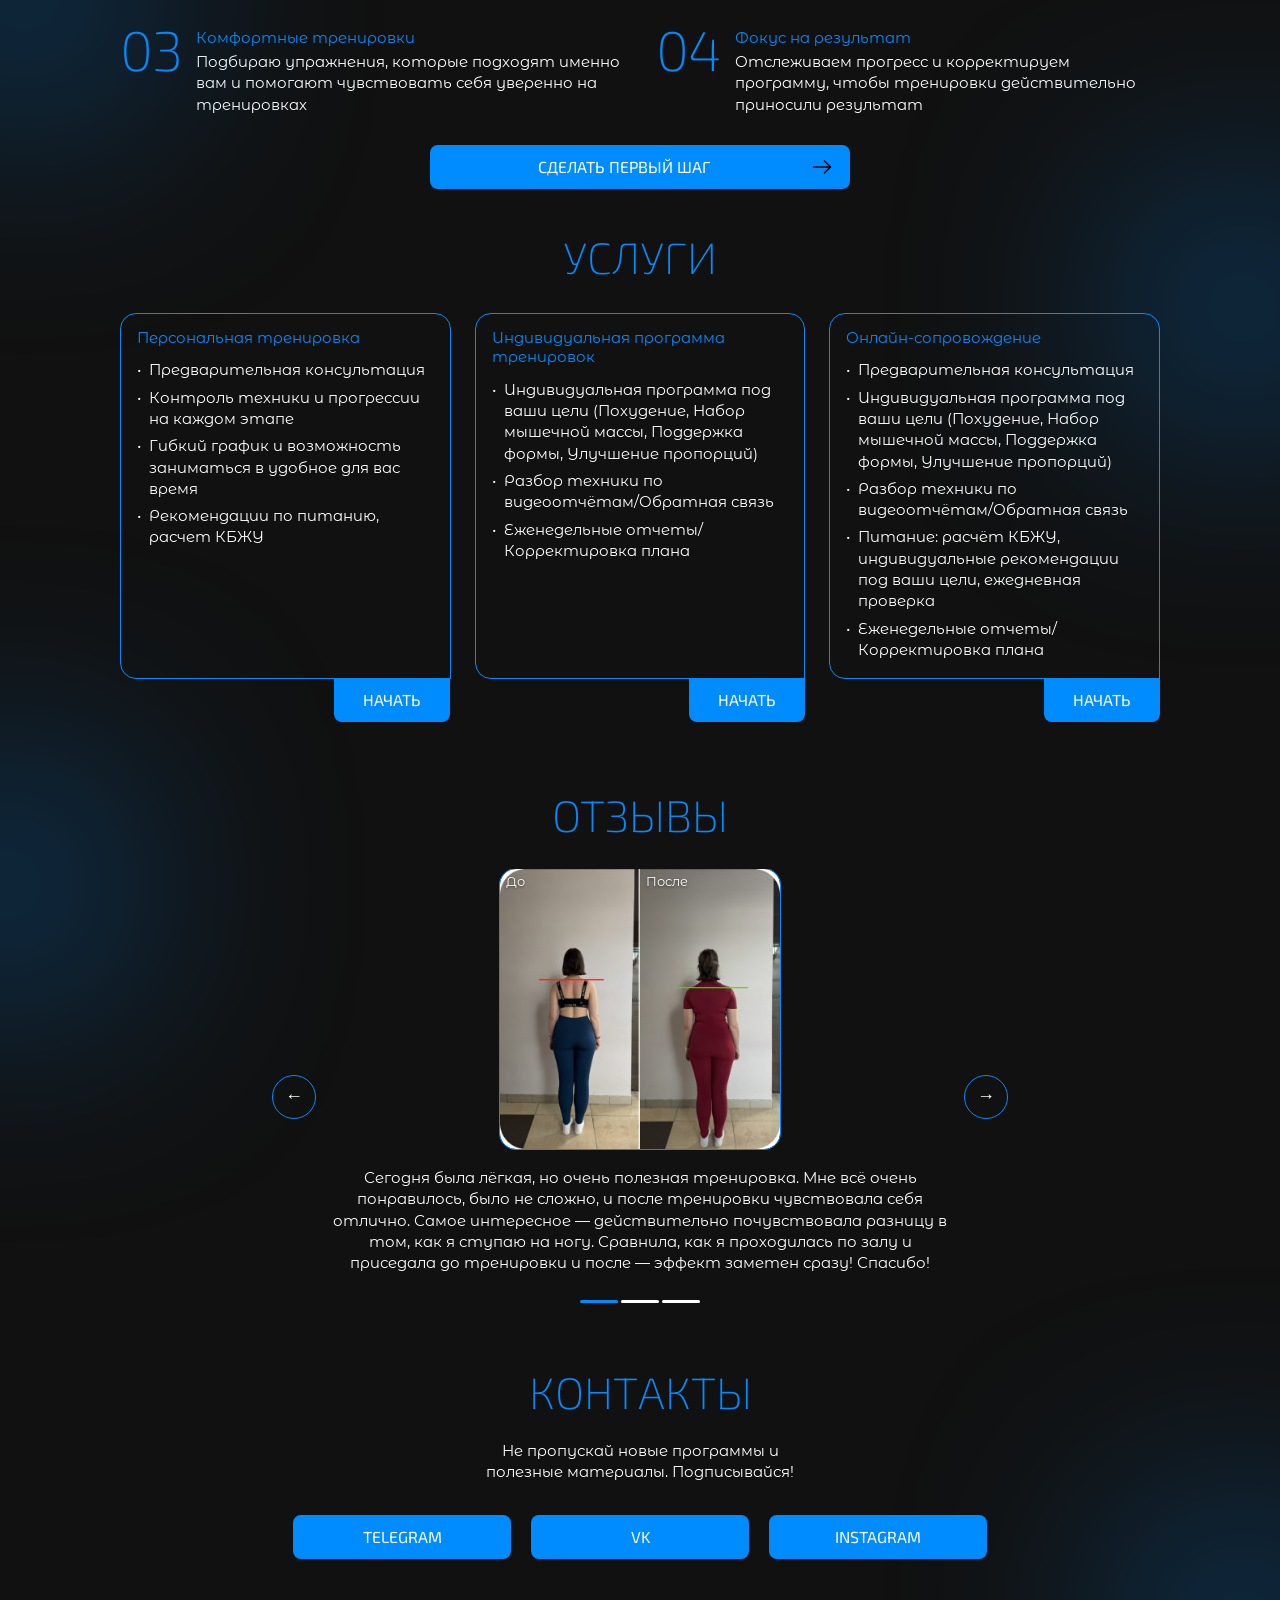
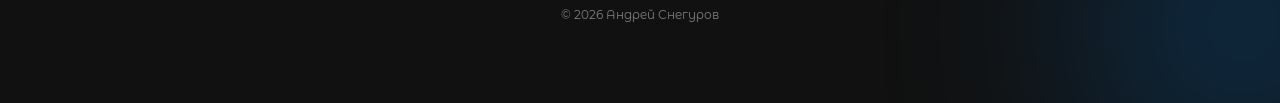
==== commit 234e3869: "Оптимизация ассетов, документация, актуализация спеки Фотографии переведены в JPEG (762 -> 71 КБ), с" ====
--- a/index.html
+++ b/index.html
@@ -8,7 +8,7 @@
     <meta property="og:title" content="Андрей Снегуров — персональный фитнес-тренер">
     <meta property="og:description" content="Индивидуальные программы тренировок, коррекционный тренинг и онлайн-сопровождение.">
     <meta property="og:type" content="website">
-    <meta property="og:image" content="assets/hero-andrew.png">
+    <meta property="og:image" content="assets/og-image.jpg">
 
     <title>Андрей Снегуров — персональный фитнес-тренер</title>
 
@@ -93,7 +93,7 @@
 
             <figure class="about__figure" data-reveal>
                 <div class="about__photo">
-                    <img src="assets/about-andrew.png" alt="Андрей на тренировке" width="478" height="574" loading="lazy">
+                    <img src="assets/about-andrew.jpg" alt="Андрей на тренировке" width="478" height="574" loading="lazy">
                     <svg class="about__bracket" viewBox="0 0 239.8 214.8" fill="none" aria-hidden="true" preserveAspectRatio="none">
                         <path d="M239.4 0.4V198.4C239.4 207.237 232.237 214.4 223.4 214.4H0.4"
                               stroke="#008CFF" stroke-width="0.8" stroke-linecap="round"/>
@@ -225,7 +225,7 @@
                             aria-roledescription="carousel" aria-label="Отзывы клиентов">
                             <li class="review-slide" role="group" aria-roledescription="слайд" aria-label="1 из 3">
                                 <div class="review-slide__photo">
-                                    <img src="assets/review-1.png" alt="Осанка клиентки до и после тренировок"
+                                    <img src="assets/review-1.jpg" alt="Осанка клиентки до и после тренировок"
                                          width="346" height="346" loading="lazy">
                                     <span class="review-slide__label review-slide__label--before">До</span>
                                     <span class="review-slide__label review-slide__label--after">После</span>
@@ -239,7 +239,7 @@
 
                             <li class="review-slide" role="group" aria-roledescription="слайд" aria-label="2 из 3">
                                 <div class="review-slide__photo">
-                                    <img src="assets/review-2.png" alt="Телосложение клиента до и после тренировок"
+                                    <img src="assets/review-2.jpg" alt="Телосложение клиента до и после тренировок"
                                          width="346" height="346" loading="lazy">
                                     <span class="review-slide__label review-slide__label--before">До</span>
                                     <span class="review-slide__label review-slide__label--after">После</span>
@@ -253,7 +253,7 @@
 
                             <li class="review-slide" role="group" aria-roledescription="слайд" aria-label="3 из 3">
                                 <div class="review-slide__photo">
-                                    <img src="assets/review-3.png" alt="Осанка клиентки до и после тренировок, вид сбоку"
+                                    <img src="assets/review-3.jpg" alt="Осанка клиентки до и после тренировок, вид сбоку"
                                          width="346" height="346" loading="lazy">
                                 </div>
                                 <p class="review-slide__text">Начав заниматься, я и не думала, что ты сможешь мне
--- a/styles.css
+++ b/styles.css
@@ -183,12 +183,21 @@
 }
 
 .nav__link {
+    position: relative;
     display: block;
     padding: 6px 2px;
     font-size: 13px;
     text-decoration: none;
     opacity: .85;
     transition: opacity .2s ease, text-shadow .2s ease;
+}
+
+/* Полоса меню ровно 42px по макету, а палец требует 44. Расширяем
+   область нажатия невидимым псевдоэлементом, не трогая вид. */
+.nav__link::after {
+    content: '';
+    position: absolute;
+    inset: -7px -10px;
 }
 
 .nav__link:hover { opacity: 1; }
@@ -583,13 +592,15 @@
     display: flex;
     justify-content: center;
     gap: 3px;
-    margin-top: 26px;
-}
-
+    /* Отступ visually 27px, как в макете: 6 своих + 21 паддинга кнопки. */
+    margin-top: 6px;
+}
+
+/* Видимая часть — полоска 38x3 (псевдоэлемент), но нажимать нужно
+   по площади 38x45, иначе в неё не попасть пальцем. */
 .reviews__dot {
     width: 38px;
-    height: 3px;
-    padding: 12px 0;           /* тач-цель 38x27 при видимой полоске 3px */
+    padding: 21px 0;
     border: 0;
     background: transparent;
     cursor: pointer;
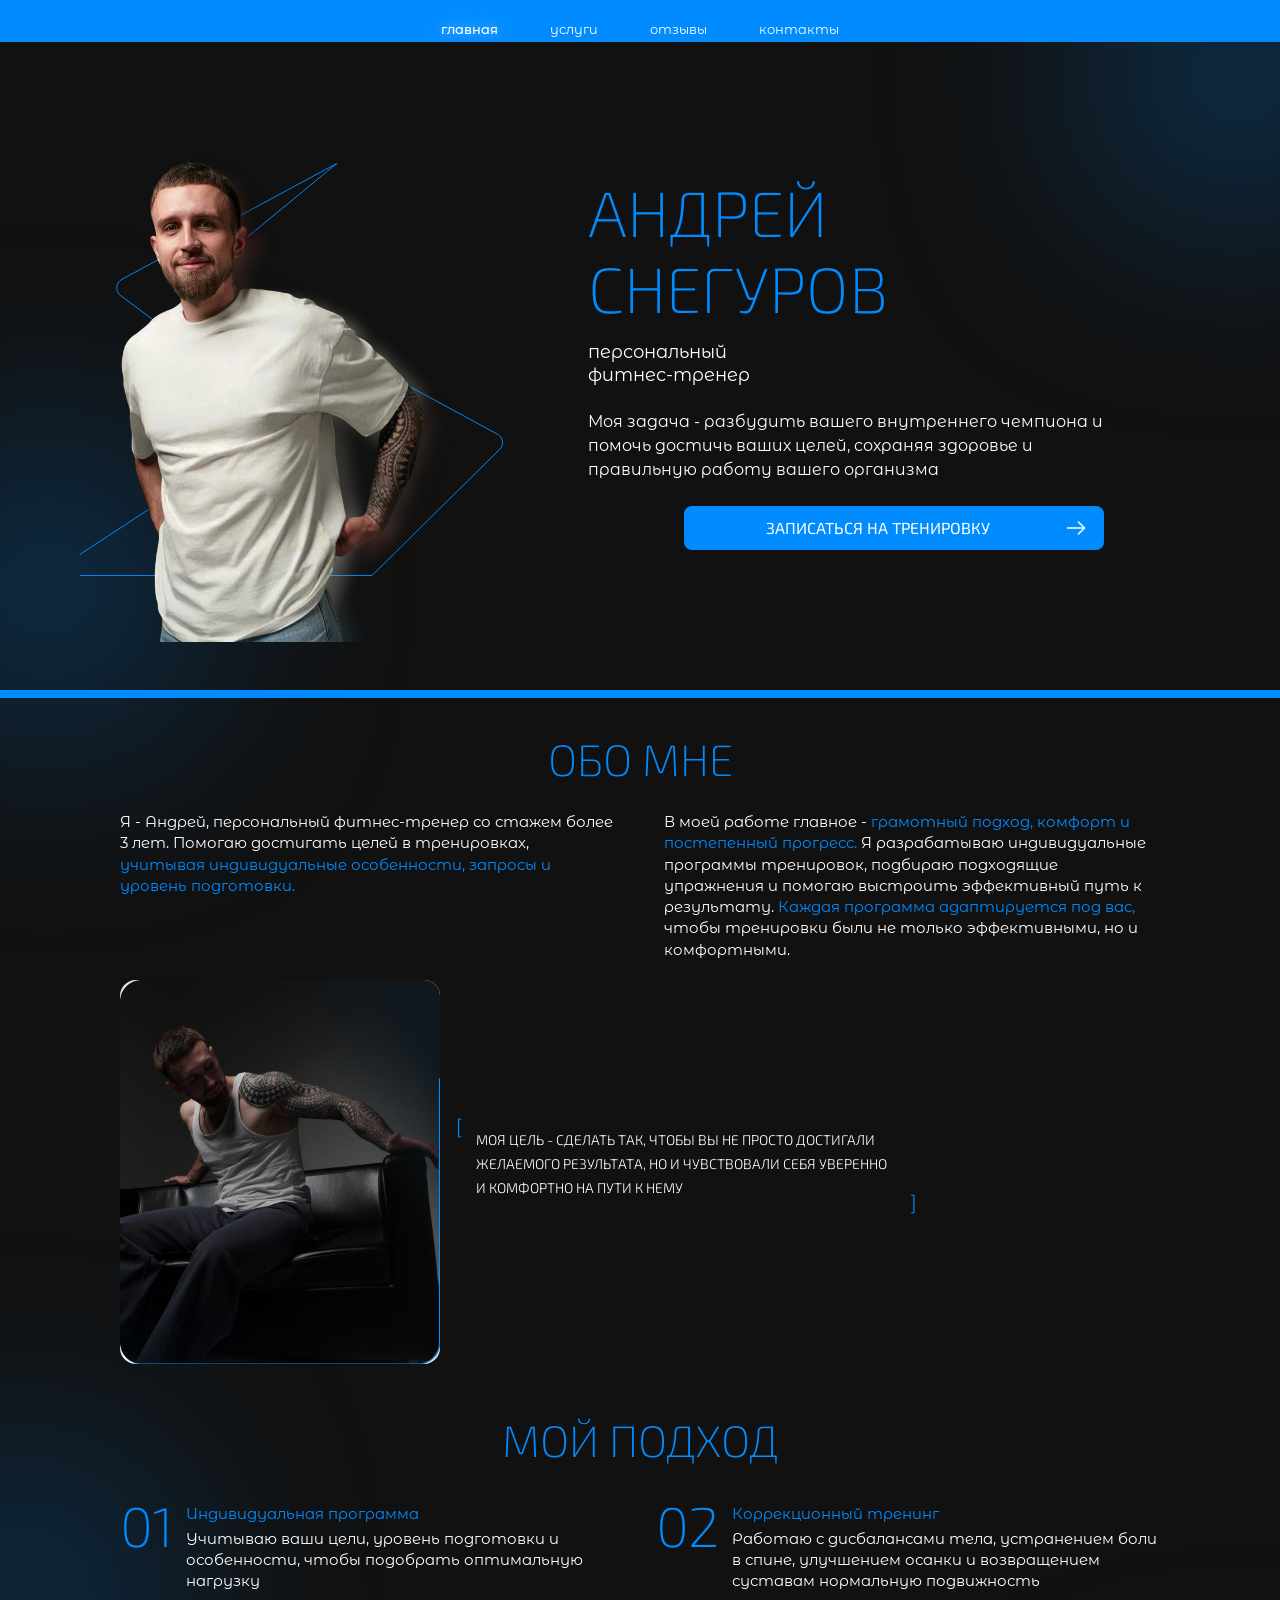
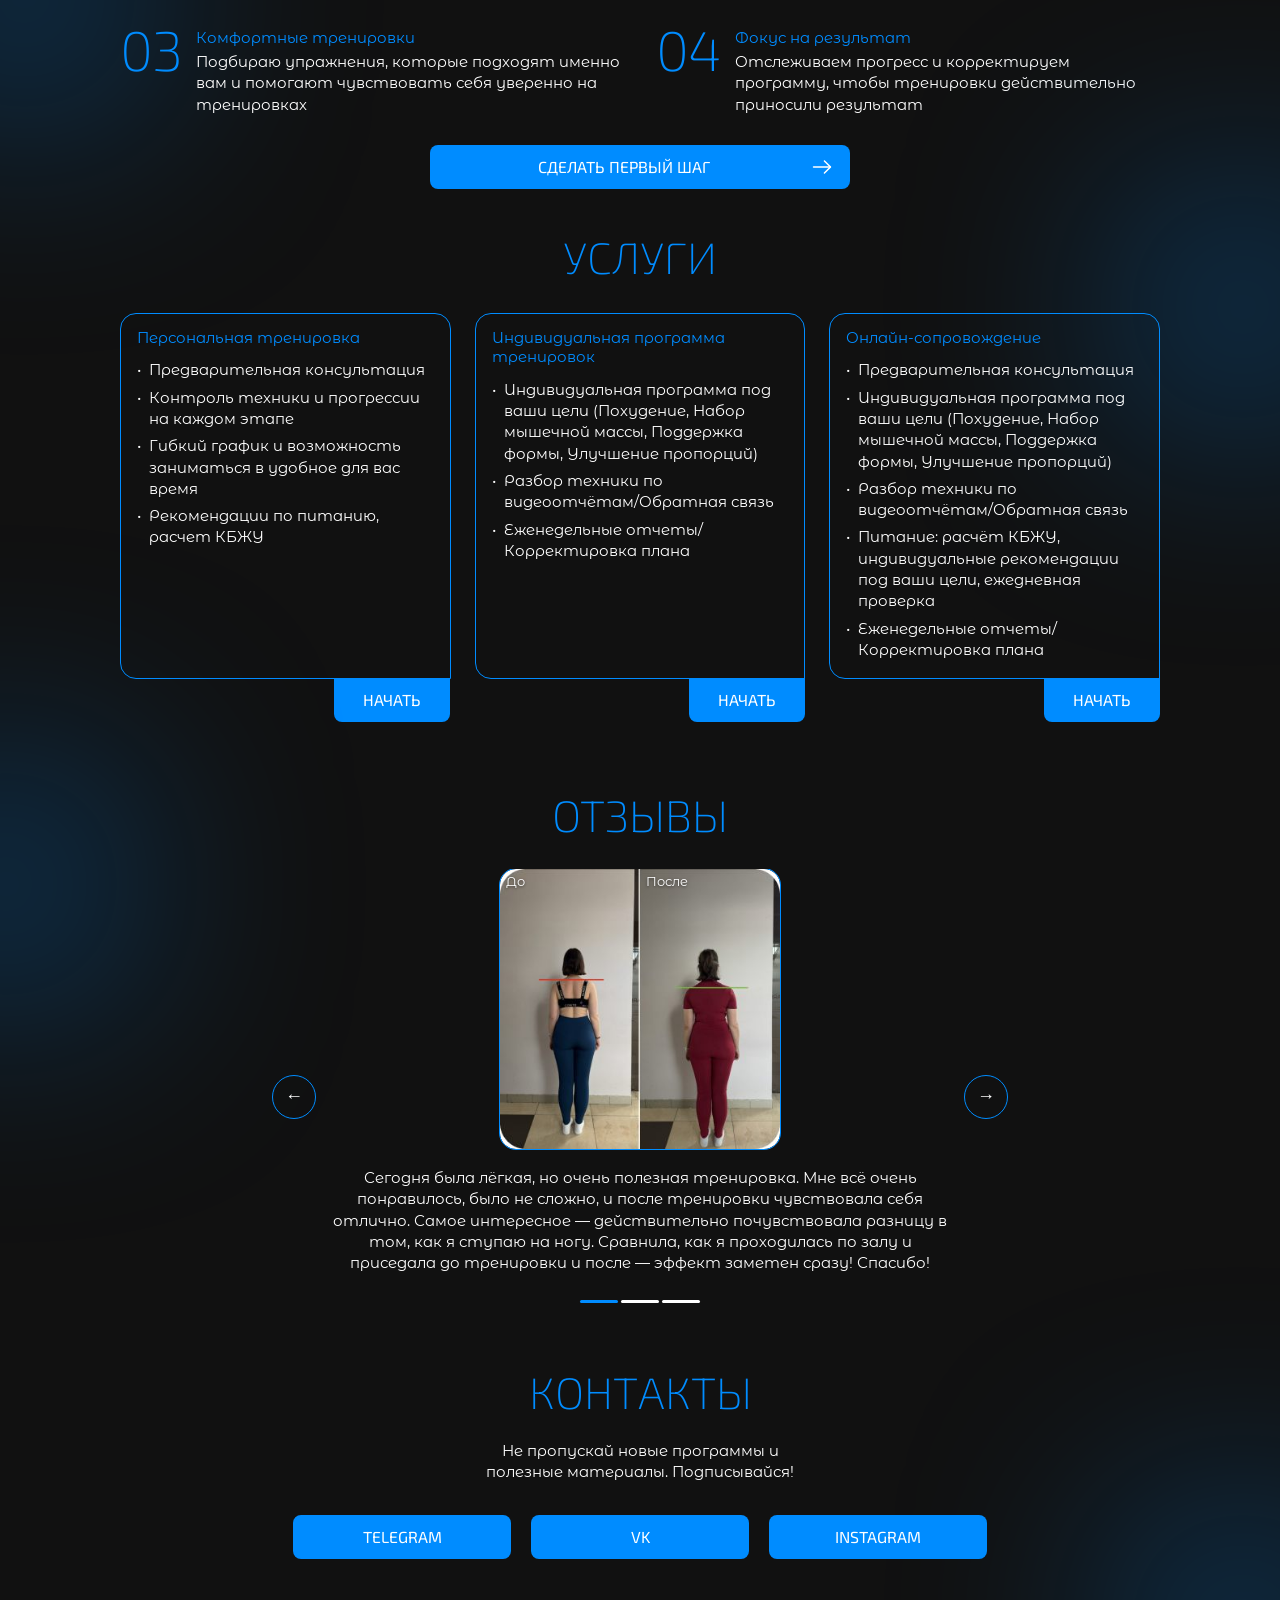
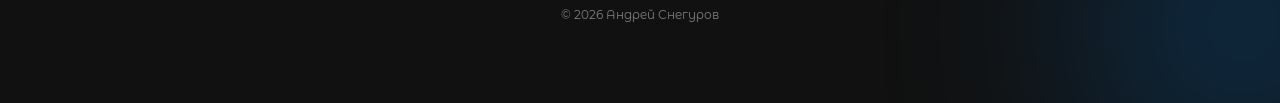
==== commit 36178ffb: "Правки по итогам cross-review кода - Стрелка на CTA-кнопках была чёрной: я сам заменил в SVG fill=wh" ====
--- a/index.html
+++ b/index.html
@@ -278,6 +278,12 @@
                         <button class="reviews__dot" type="button" aria-label="Отзыв 2"></button>
                         <button class="reviews__dot" type="button" aria-label="Отзыв 3"></button>
                     </div>
+
+                    <!-- Смена слайда — это горизонтальный скролл: текст на странице
+                         не меняется и фокус никуда не уходит, поэтому без этого
+                         сообщения скринридер о переключении молчит. -->
+                    <p class="visually-hidden" aria-live="polite" aria-atomic="true"
+                       data-carousel-status></p>
                 </div>
             </div>
         </section>
--- a/styles.css
+++ b/styles.css
@@ -101,11 +101,27 @@
 
 .accent { color: var(--accent); }
 
+/* Видно только скринридеру: служебные подписи и статус карусели. */
+.visually-hidden {
+    position: absolute;
+    width: 1px;
+    height: 1px;
+    margin: -1px;
+    padding: 0;
+    border: 0;
+    overflow: hidden;
+    clip-path: inset(50%);
+    white-space: nowrap;
+}
+
 /* Размытые синие пятна фона. Позиция и размер задаются инлайном
    через --glow-x / --glow-y / --glow-size. */
 .glow {
     position: absolute;
-    z-index: 0;
+    /* Именно -1, а не 0: позиционированный элемент с уровнем стека 0
+       красится ПОСЛЕ непозиционированного текста секции, то есть поверх
+       него. Отрицательный уровень уводит свечение под контент. */
+    z-index: -1;
     left: var(--glow-x, 0);
     top: var(--glow-y, 0);
     width: var(--glow-size, 154px);
@@ -188,8 +204,7 @@
     padding: 6px 2px;
     font-size: 13px;
     text-decoration: none;
-    opacity: .85;
-    transition: opacity .2s ease, text-shadow .2s ease;
+    transition: text-shadow .2s ease;
 }
 
 /* Полоса меню ровно 42px по макету, а палец требует 44. Расширяем
@@ -200,14 +215,11 @@
     inset: -7px -10px;
 }
 
-.nav__link:hover { opacity: 1; }
-
 /* Ссылки лежат на сплошной синей полосе — синяя обводка фокуса
    по умолчанию на ней не видна. */
 .nav__link:focus-visible { outline-color: var(--text); }
 
 .nav__link.is-active {
-    opacity: 1;
     font-weight: 500;
     text-shadow: 0 0 12px rgba(255, 255, 255, .5);
 }
@@ -421,7 +433,11 @@
 
 .approach__num {
     width: 75px;
-    margin-left: -48px;
+    /* -48px поставило бы правый край бокса ровно как в макете, но у Exo 2
+       цифры уже, чем у шрифта макета (60px против 75px), и срезалось бы
+       всего 9% вместо 28%. Дополнительные -12px восстанавливают ту же
+       долю среза, что и в оригинале. */
+    margin-left: -60px;
     font-family: var(--font-display);
     font-weight: 200;
     font-size: 64px;
@@ -741,6 +757,15 @@
     .service-card {
         max-width: 480px;
         margin-inline: auto;
+    }
+
+    /* .about__figure — брат .container, а не он сам, поэтому ширину
+       контейнера получает отдельным правилом. На мобильном этого делать
+       нельзя: там фото по макету прижато к самому краю экрана. */
+    .about__figure {
+        max-width: var(--container);
+        margin-inline: auto;
+        padding-inline: var(--gutter);
     }
 
     .review-slide__photo { width: 240px; }
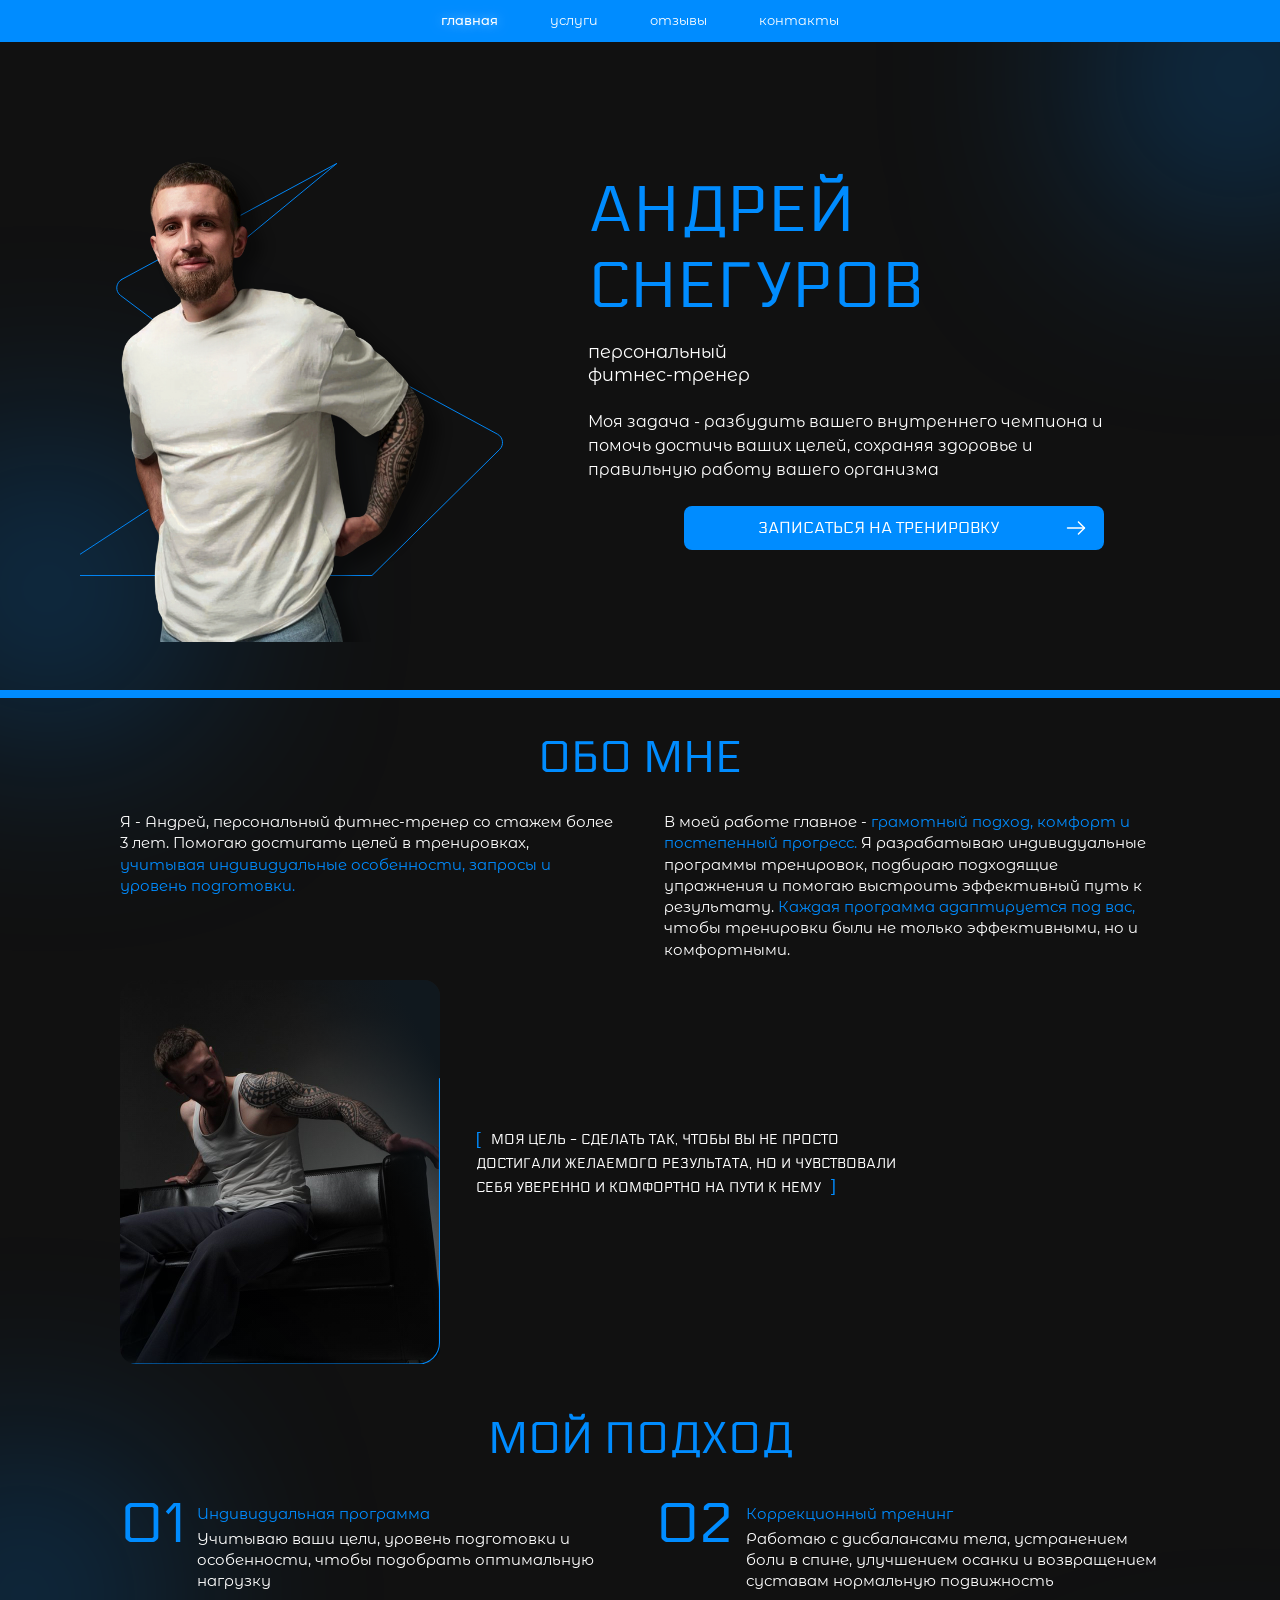
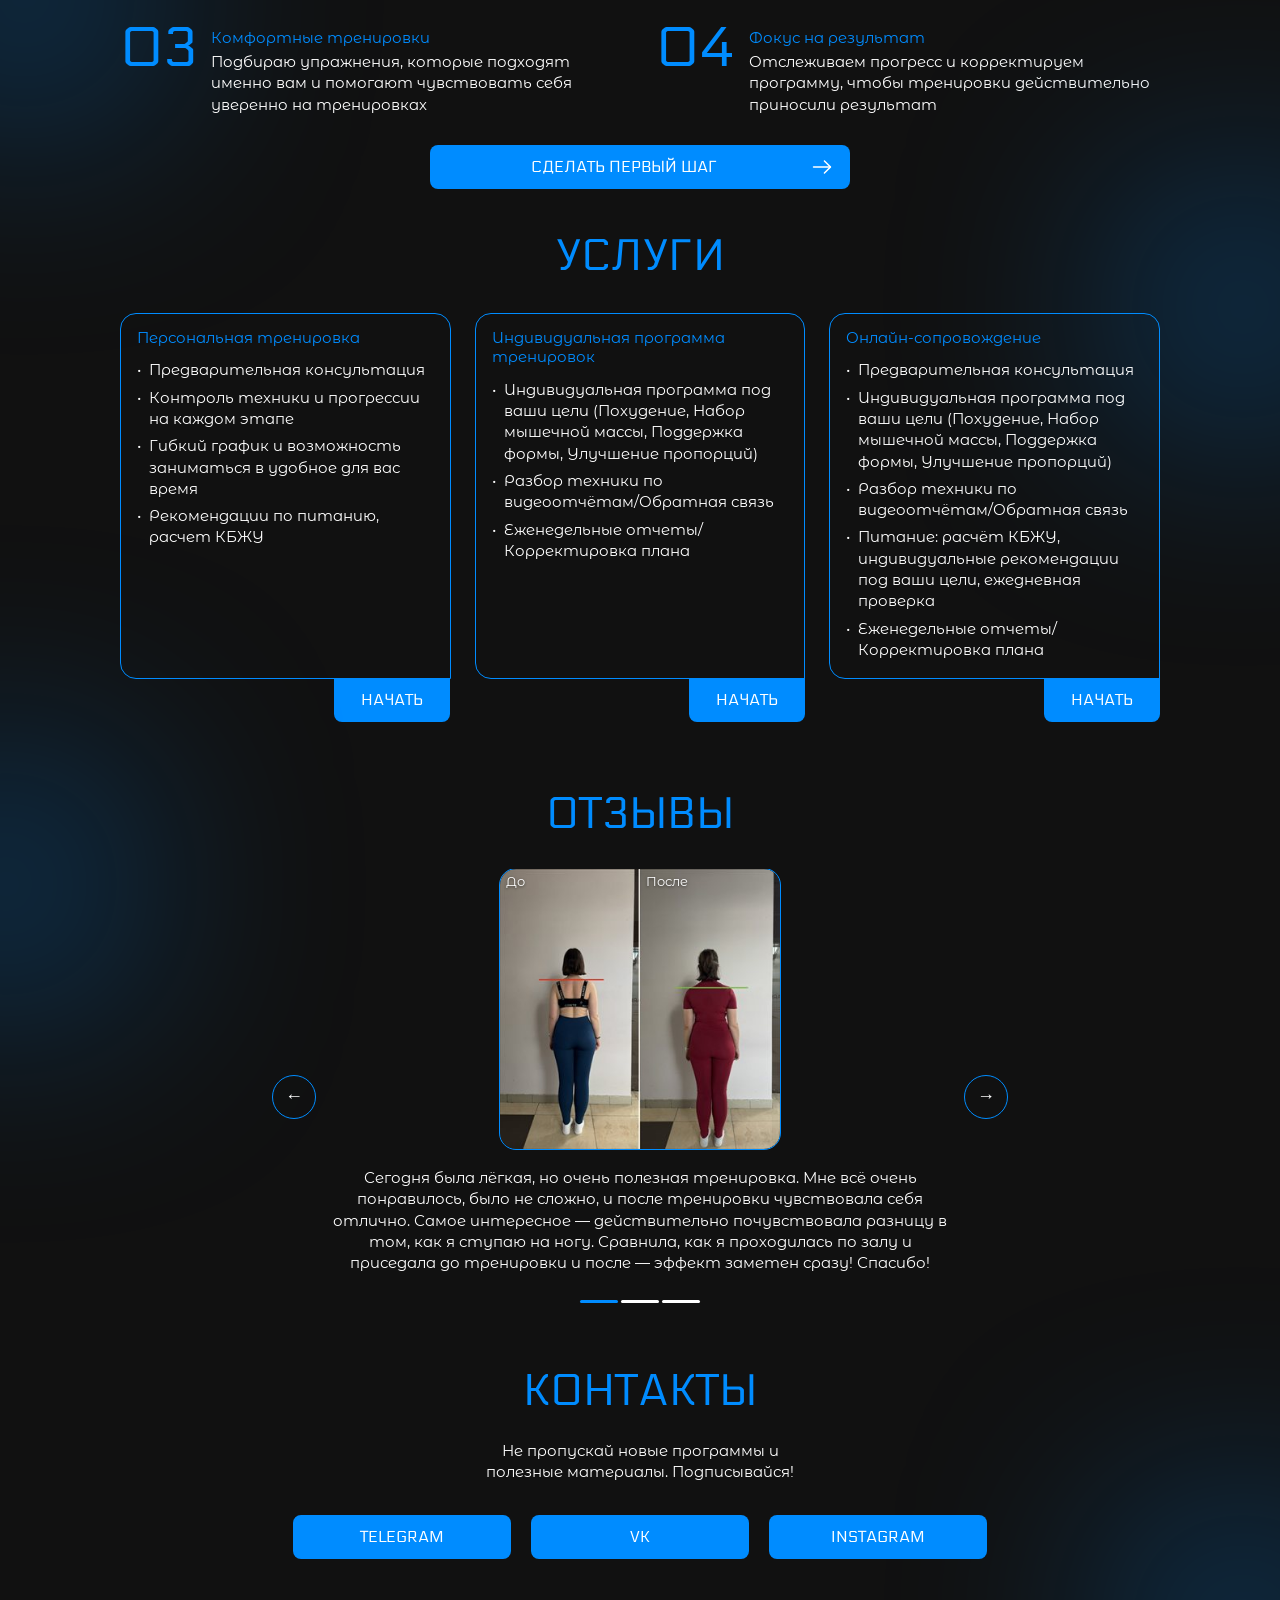
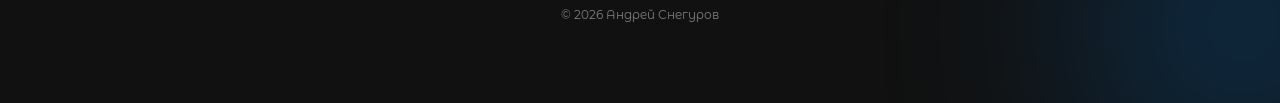
==== commit 9045a258: "Правки по замечаниям заказчика после первого ревью - Подключён оригинальный Electrolize [RUS by Daym" ====
--- a/index.html
+++ b/index.html
@@ -16,7 +16,7 @@
 
     <link rel="preconnect" href="https://fonts.googleapis.com">
     <link rel="preconnect" href="https://fonts.gstatic.com" crossorigin>
-    <link href="https://fonts.googleapis.com/css2?family=Exo+2:wght@200;300;400&family=Montserrat+Alternates:wght@400;500&display=swap" rel="stylesheet">
+    <link href="https://fonts.googleapis.com/css2?family=Montserrat+Alternates:wght@400;500&display=swap" rel="stylesheet">
 
     <link rel="stylesheet" href="styles.css">
 </head>
@@ -47,7 +47,7 @@
             <!-- Ломаная идёт первой: в макете она лежит за фигурой. -->
             <div class="hero__media">
                 <img class="hero__lines" src="assets/hero-lines.svg" alt="" aria-hidden="true">
-                <img class="hero__photo hero__photo--blur" src="assets/hero-andrew.png" alt="" aria-hidden="true">
+                <img class="hero__photo hero__shadow" src="assets/hero-shadow.png" alt="" aria-hidden="true">
                 <img class="hero__photo" src="assets/hero-andrew.png"
                      alt="Андрей Снегуров, персональный фитнес-тренер" width="862" height="1288">
             </div>
@@ -93,7 +93,7 @@
 
             <figure class="about__figure" data-reveal>
                 <div class="about__photo">
-                    <img src="assets/about-andrew.jpg" alt="Андрей на тренировке" width="478" height="574" loading="lazy">
+                    <img src="assets/about-andrew.jpg" alt="Андрей на тренировке" width="640" height="768" loading="lazy">
                     <svg class="about__bracket" viewBox="0 0 239.8 214.8" fill="none" aria-hidden="true" preserveAspectRatio="none">
                         <path d="M239.4 0.4V198.4C239.4 207.237 232.237 214.4 223.4 214.4H0.4"
                               stroke="#008CFF" stroke-width="0.8" stroke-linecap="round"/>
--- a/styles.css
+++ b/styles.css
@@ -2,6 +2,19 @@
    Лендинг Андрея Снегурова
    Порядок блоков совпадает с порядком секций в index.html.
    ============================================================ */
+
+/* ============================================================
+   Шрифты
+   ============================================================ */
+/* Оригинальный дисплейный шрифт из макета. У него одно начертание,
+   поэтому все заголовки и кнопки используют вес 400. */
+@font-face {
+    font-family: 'Electrolize RUS';
+    src: url('assets/fonts/electrolize-rus.ttf') format('truetype');
+    font-weight: 400;
+    font-style: normal;
+    font-display: swap;
+}
 
 /* ============================================================
    Токены
@@ -16,7 +29,7 @@
         rgba(17, 17, 17, .16) 69.5%,
         #10181E 91%);
 
-    --font-display: 'Exo 2', 'Segoe UI', sans-serif;
+    --font-display: 'Electrolize RUS', 'Segoe UI', sans-serif;
     --font-body: 'Montserrat Alternates', 'Segoe UI', sans-serif;
 
     --radius-sm: 8px;
@@ -91,7 +104,7 @@
 .section-title {
     margin: 0;
     font-family: var(--font-display);
-    font-weight: 200;
+    font-weight: 400;
     font-size: 32px;
     line-height: 1.18;
     color: var(--accent);
@@ -187,13 +200,17 @@
     background: var(--accent);
 }
 
+/* Без этого height: 100% у списка не от чего считать — у <nav> высота auto,
+   и пункты прижимаются к верху полосы вместо центра. */
+.nav nav { height: 100%; }
+
 .nav__list {
     display: flex;
     justify-content: space-between;
     align-items: center;
     height: 100%;
     max-width: var(--container);
-    margin-inline: auto;
+    margin: 0 auto;
     padding: 0 var(--gutter);
     list-style: none;
 }
@@ -260,11 +277,15 @@
     max-width: none;
 }
 
-.hero__photo--blur {
+/* В макете за фигурой лежит не копия фото, а её чёрный силуэт с размытием,
+   сдвинутый на 13px вправо и 6px вниз, — он даёт мягкую тень по правому
+   и нижнему контуру. Сила подобрана по замеру рендера макета: фон у края
+   руки темнеет примерно на 30% в полосе ~15px. */
+.hero__shadow {
     left: 0;
     top: 3.96%;            /*  16 / 404 */
-    opacity: .41;
-    filter: blur(6.45px);
+    opacity: .38;
+    filter: blur(7px);
 }
 
 .hero__lines {
@@ -287,7 +308,7 @@
 .hero__title {
     margin: 0;
     font-family: var(--font-display);
-    font-weight: 200;
+    font-weight: 400;
     font-size: 32px;
     line-height: 1.18;
     color: var(--accent);
@@ -381,33 +402,26 @@
     top: -8px;
     width: 69%;
     font-family: var(--font-display);
-    font-weight: 300;
+    font-weight: 400;
     font-size: 10px;
     line-height: 1.55;
     text-align: right;
     text-transform: uppercase;
 }
 
-/* Синие скобки вокруг цитаты. */
+/* Синие скобки в строке: «[» перед первым словом, «]» после последнего,
+   как в макете. line-height: 0 — чтобы увеличенный кегль скобки
+   не раздвигал строки. */
 .about__quote::before,
 .about__quote::after {
-    position: absolute;
     color: var(--accent);
-    font-size: 14px;
-    line-height: 1;
-}
-
-.about__quote::before {
-    content: '[';
-    left: 5px;
-    top: -4px;
-}
-
-.about__quote::after {
-    content: ']';
-    right: -8px;
-    bottom: -4px;
-}
+    font-size: 1.4em;
+    line-height: 0;
+    vertical-align: -.06em;
+}
+
+.about__quote::before { content: '[\00a0'; }
+.about__quote::after  { content: '\00a0]'; }
 
 /* ============================================================
    Мой подход
@@ -433,13 +447,9 @@
 
 .approach__num {
     width: 75px;
-    /* -48px поставило бы правый край бокса ровно как в макете, но у Exo 2
-       цифры уже, чем у шрифта макета (60px против 75px), и срезалось бы
-       всего 9% вместо 28%. Дополнительные -12px восстанавливают ту же
-       долю среза, что и в оригинале. */
-    margin-left: -60px;
+    margin-left: -48px;
     font-family: var(--font-display);
-    font-weight: 200;
+    font-weight: 400;
     font-size: 64px;
     line-height: .95;
     letter-spacing: -.02em;
@@ -902,17 +912,6 @@
         text-align: left;
     }
 
-    .about__quote::before {
-        left: 0;
-        top: 0;
-        font-size: 20px;
-    }
-
-    .about__quote::after {
-        right: 0;
-        bottom: 0;
-        font-size: 20px;
-    }
 
     .services__list {
         display: grid;
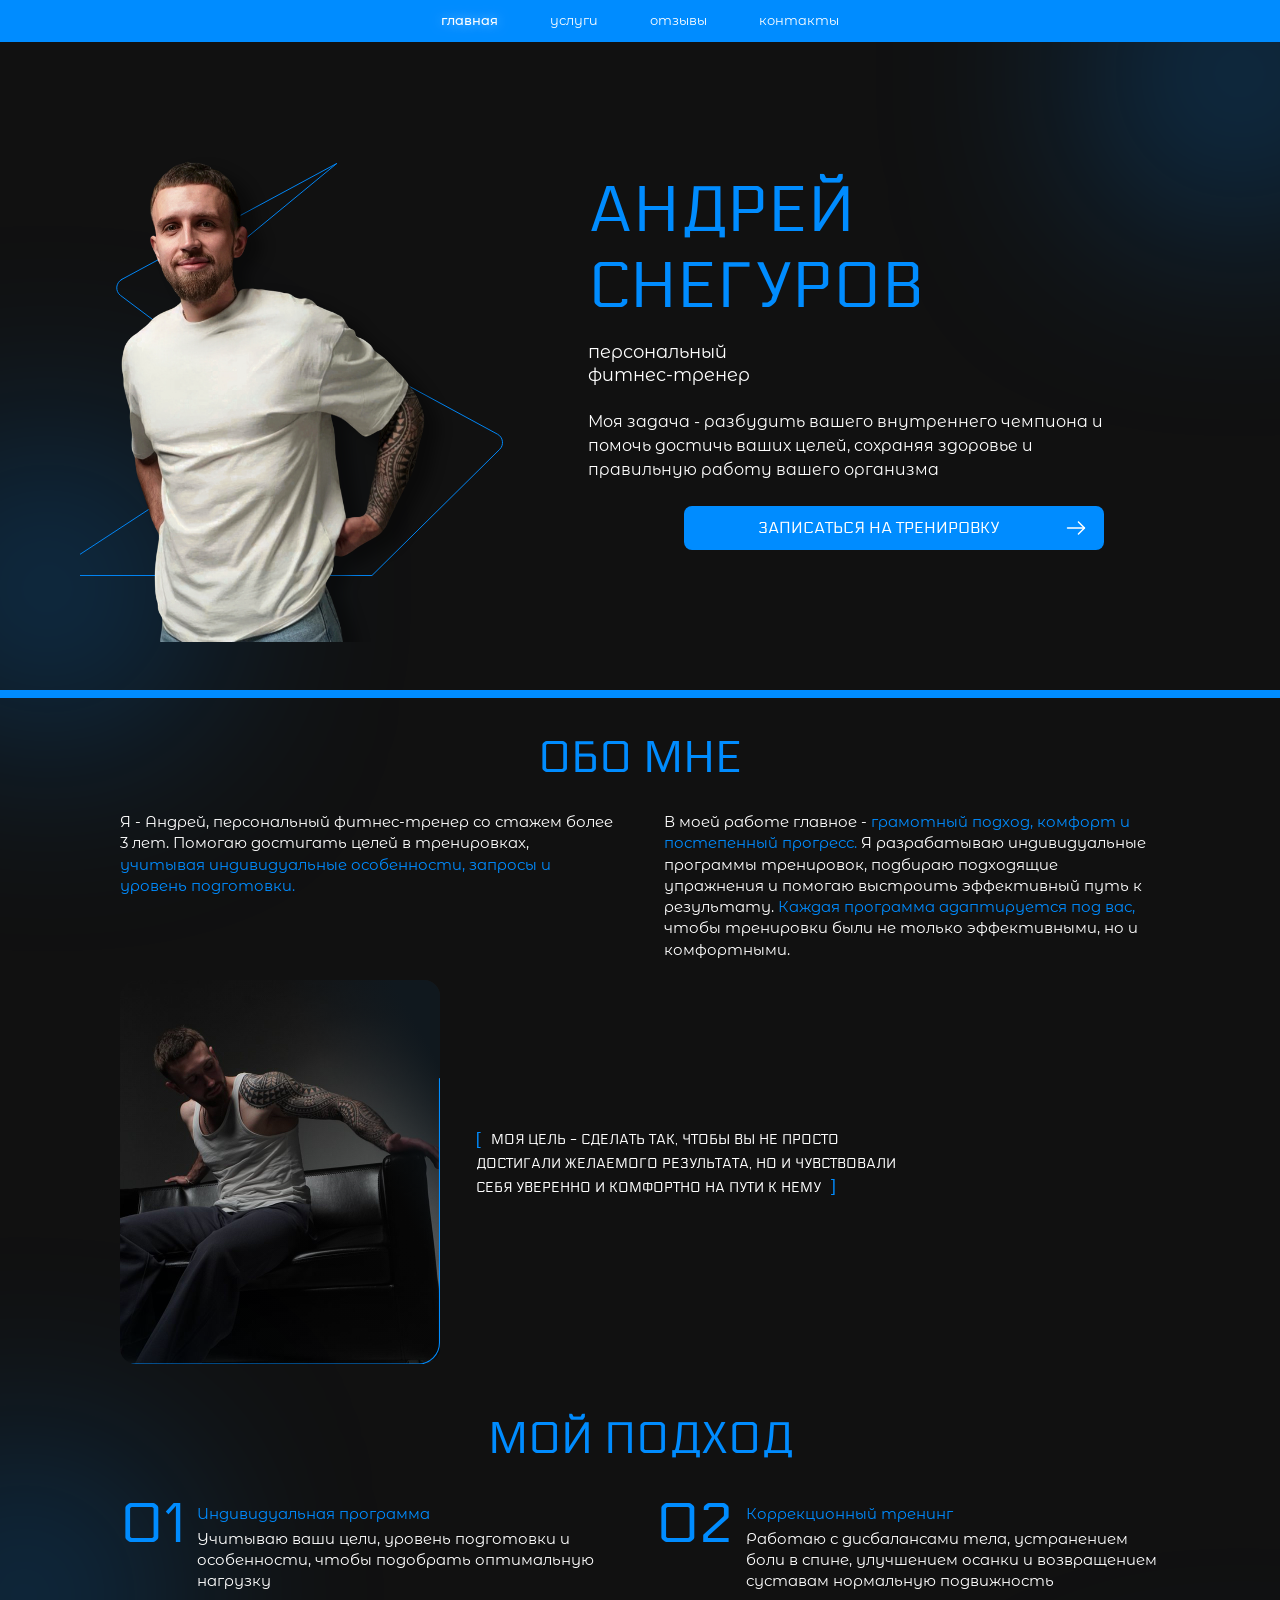
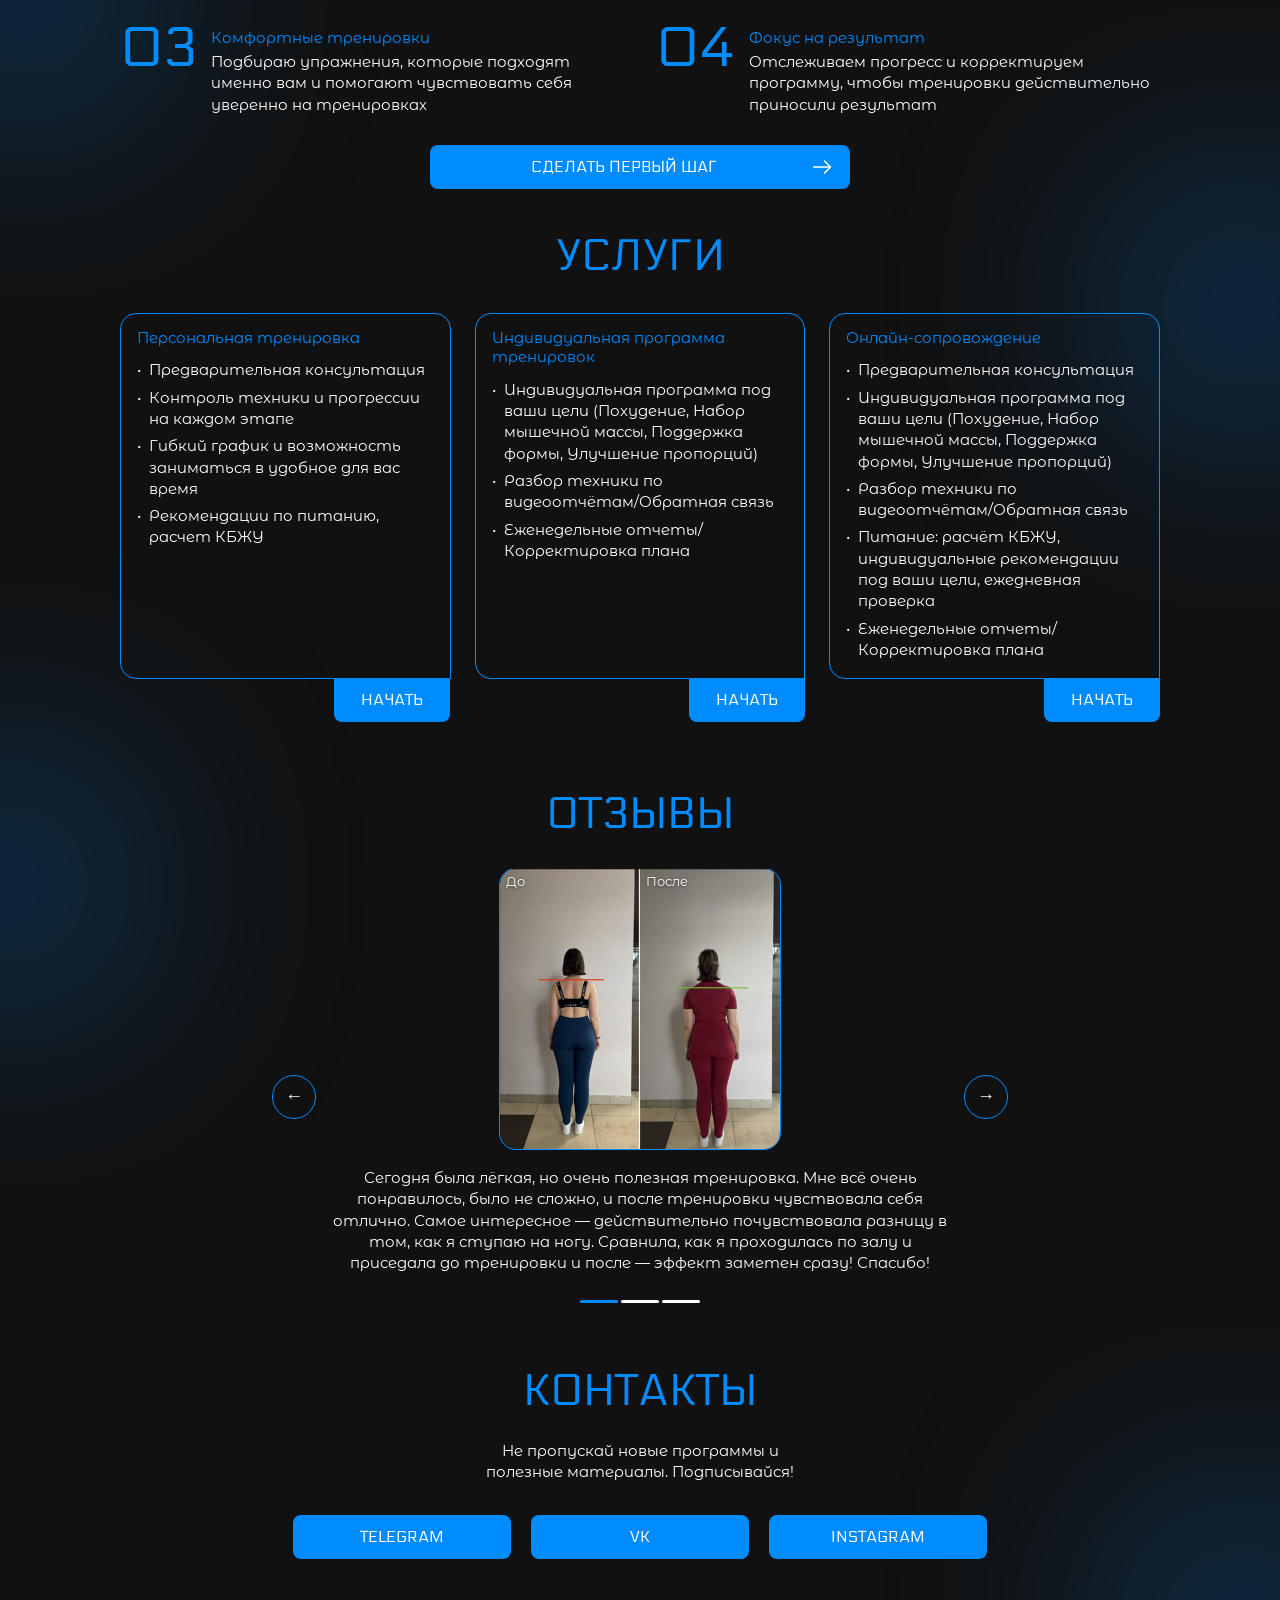
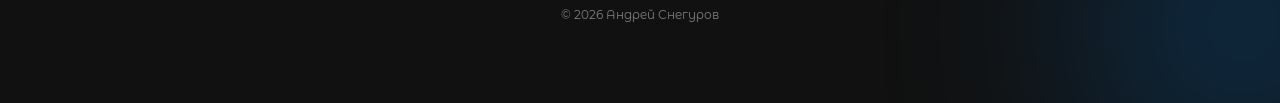
==== commit 7433efec: "Отзывы 1 и 3 в 560px под десктоп @2x; уточнение про z-index свечений в спеке Co-Authored-By: Claude " ====
--- a/index.html
+++ b/index.html
@@ -226,7 +226,7 @@
                             <li class="review-slide" role="group" aria-roledescription="слайд" aria-label="1 из 3">
                                 <div class="review-slide__photo">
                                     <img src="assets/review-1.jpg" alt="Осанка клиентки до и после тренировок"
-                                         width="346" height="346" loading="lazy">
+                                         width="560" height="560" loading="lazy">
                                     <span class="review-slide__label review-slide__label--before">До</span>
                                     <span class="review-slide__label review-slide__label--after">После</span>
                                 </div>
@@ -254,7 +254,7 @@
                             <li class="review-slide" role="group" aria-roledescription="слайд" aria-label="3 из 3">
                                 <div class="review-slide__photo">
                                     <img src="assets/review-3.jpg" alt="Осанка клиентки до и после тренировок, вид сбоку"
-                                         width="346" height="346" loading="lazy">
+                                         width="560" height="560" loading="lazy">
                                 </div>
                                 <p class="review-slide__text">Начав заниматься, я и не думала, что ты сможешь мне
                                 помочь и с другими моими проблемами! Такими, как боль в спине, в области лопаток
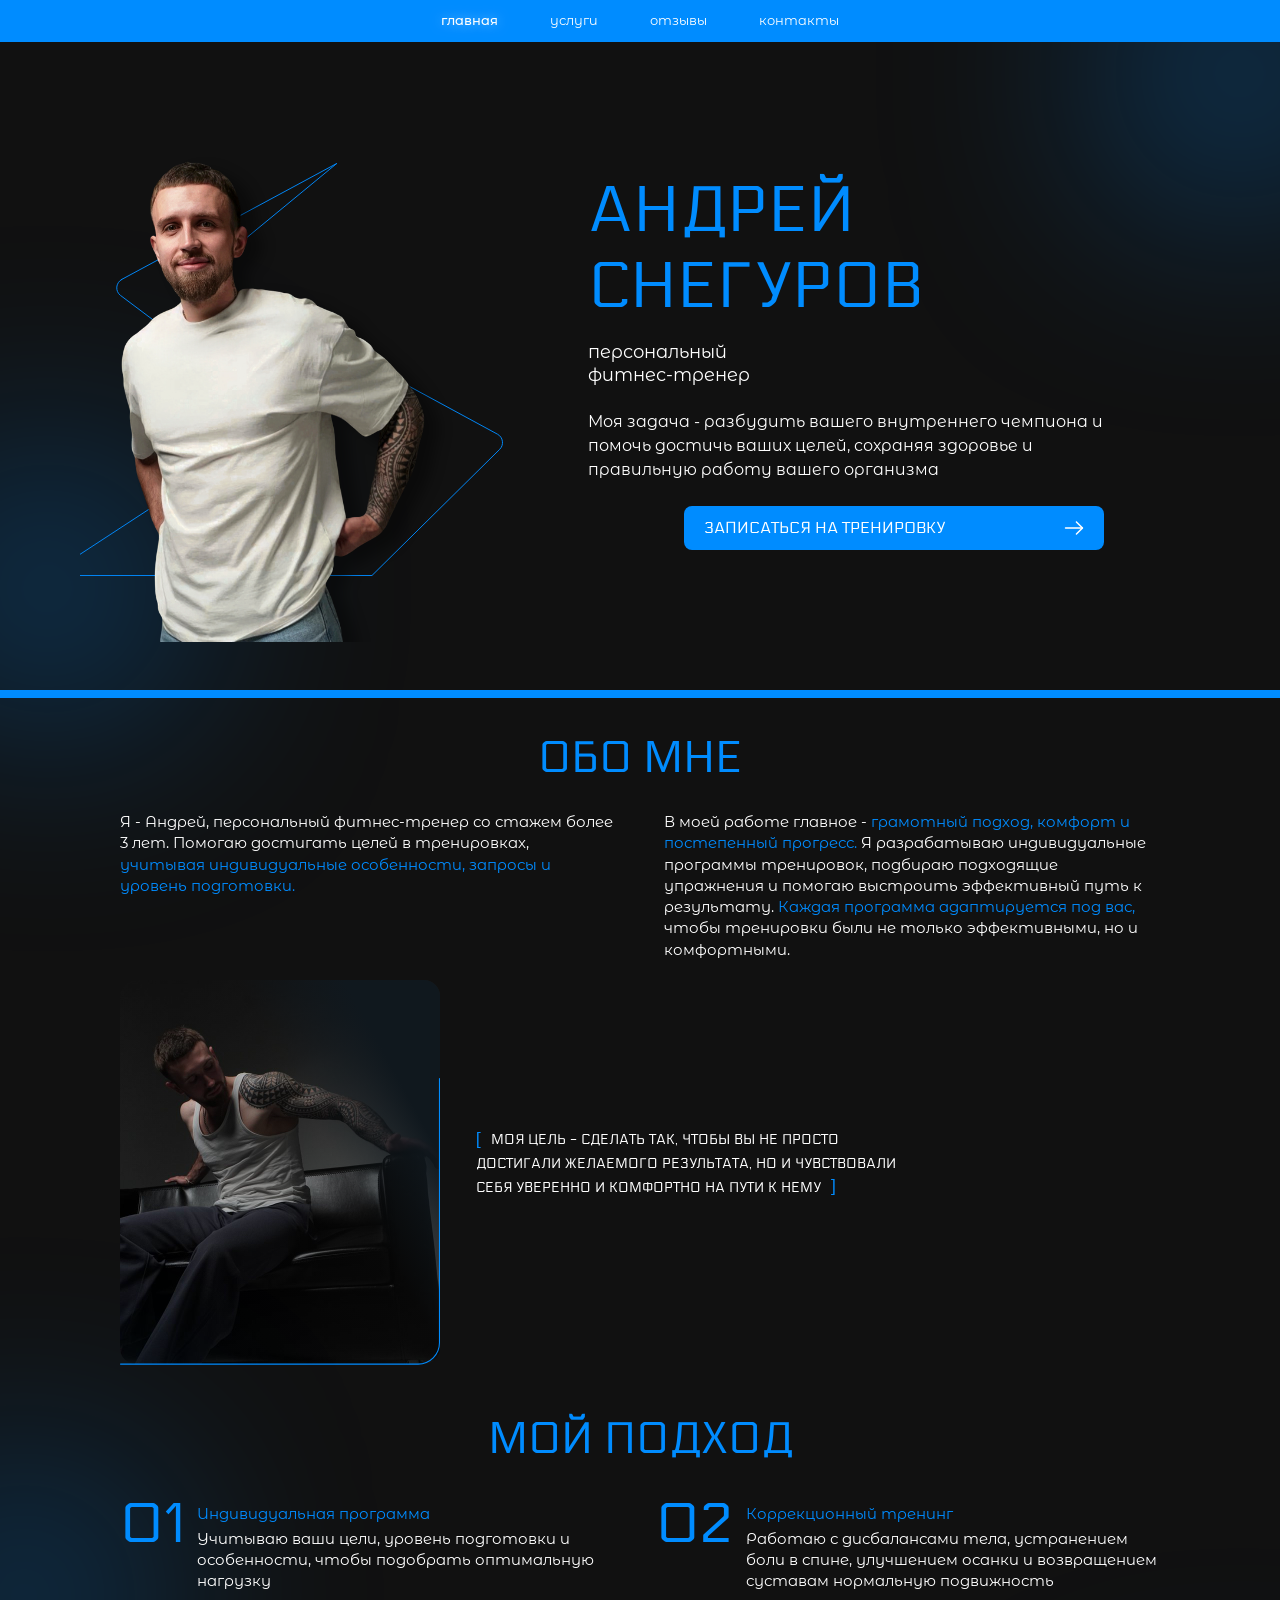
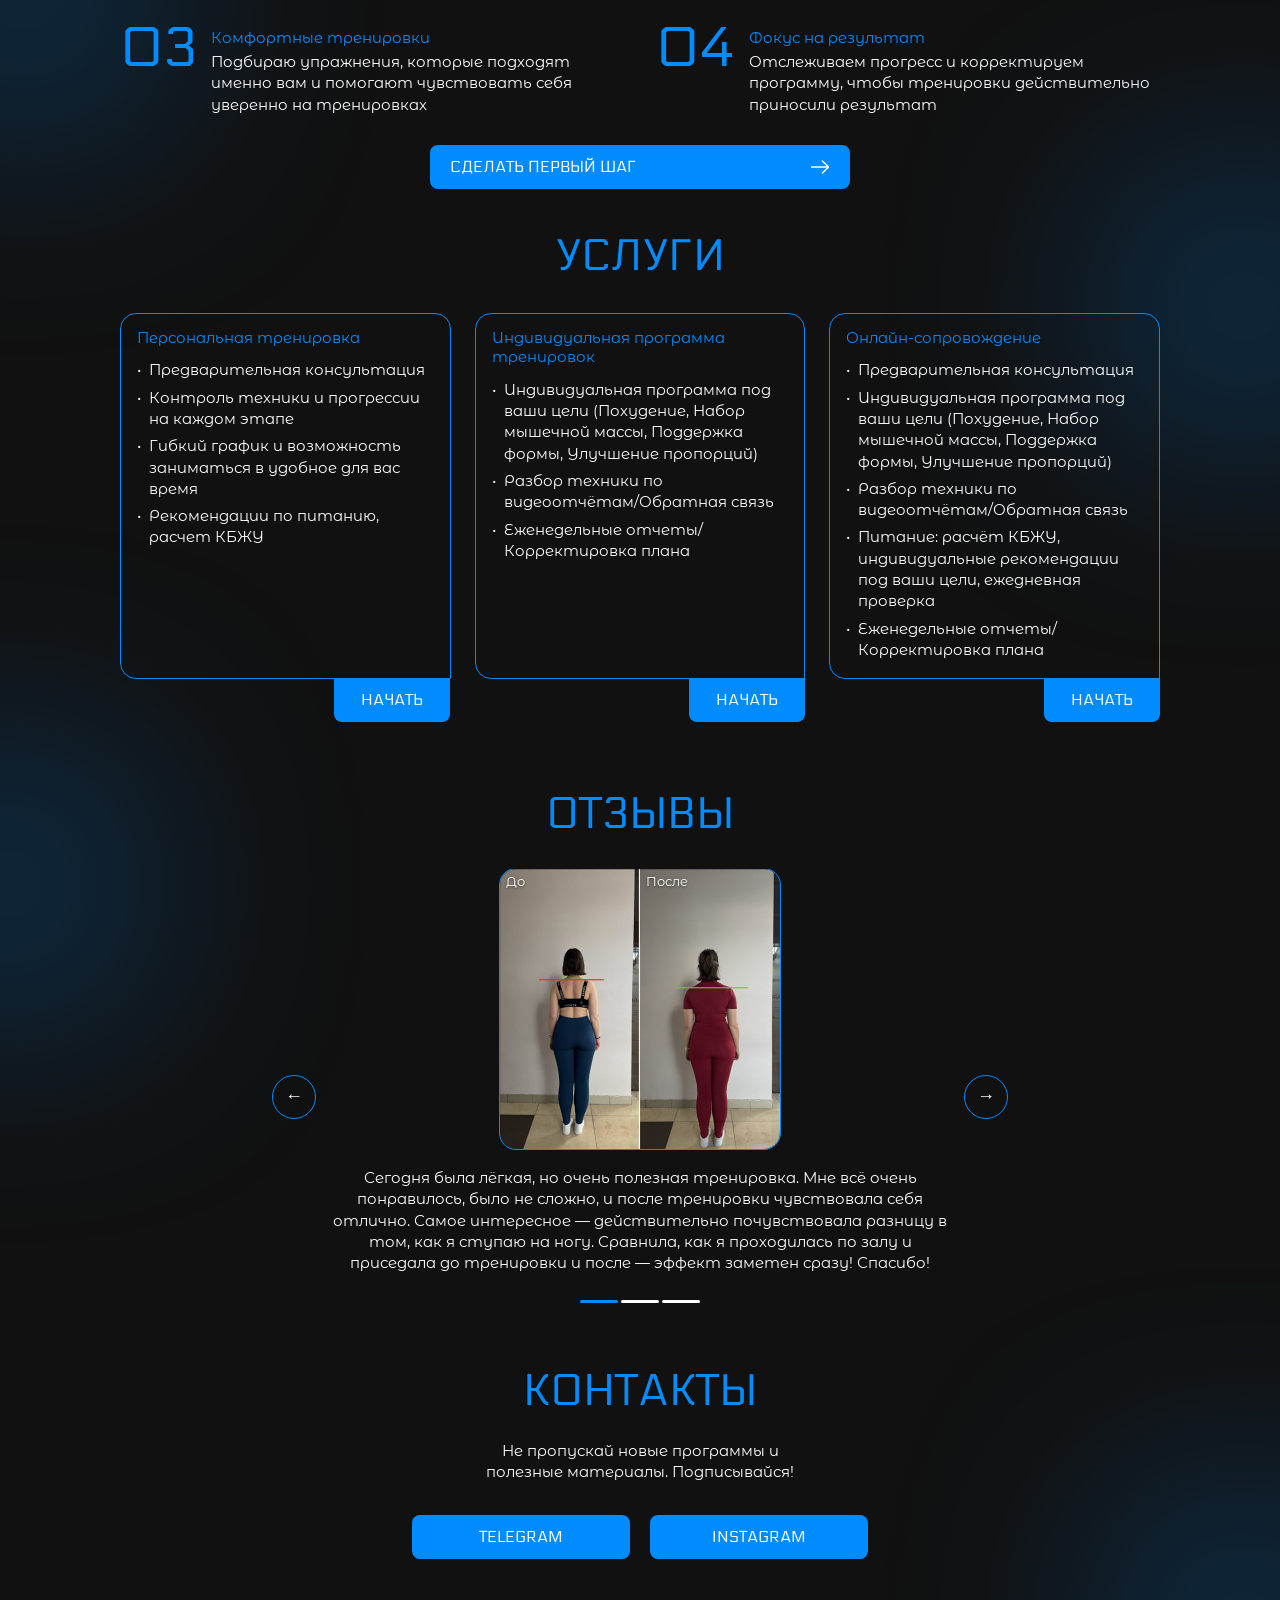
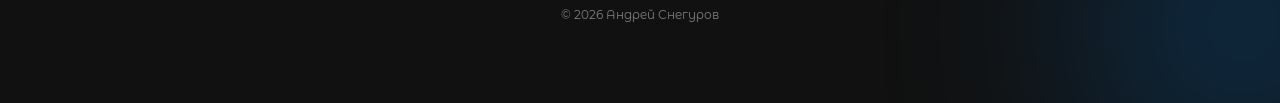
==== commit c25a95bb: "Рамка фото до края, затемнение под цитатой, паддинги кнопок, ссылки - Рамка-скобка в «Обо мне» лежал" ====
--- a/index.html
+++ b/index.html
@@ -64,7 +64,7 @@
                     Моя задача - разбудить вашего внутреннего чемпиона и помочь достичь ваших целей,
                     сохраняя здоровье и правильную работу вашего организма
                 </p>
-                <a class="btn btn--wide" href="https://t.me/CHANGE_ME" target="_blank" rel="noopener noreferrer" data-reveal>
+                <a class="btn btn--wide" href="https://t.me/Andrei_Jr18" target="_blank" rel="noopener noreferrer" data-reveal>
                     Записаться на тренировку
                     <img class="btn__arrow" src="assets/arrow-right.svg" alt="" aria-hidden="true" width="24" height="24">
                 </a>
@@ -149,7 +149,7 @@
                     </li>
                 </ol>
 
-                <a class="btn btn--wide" href="https://t.me/CHANGE_ME" target="_blank" rel="noopener noreferrer" data-reveal>
+                <a class="btn btn--wide" href="https://t.me/Andrei_Jr18" target="_blank" rel="noopener noreferrer" data-reveal>
                     Сделать первый шаг
                     <img class="btn__arrow" src="assets/arrow-right.svg" alt="" aria-hidden="true" width="24" height="24">
                 </a>
@@ -173,7 +173,7 @@
                             <li>Гибкий график и возможность заниматься в удобное для вас время</li>
                             <li>Рекомендации по питанию, расчет КБЖУ</li>
                         </ul>
-                        <a class="btn btn--tab" href="https://t.me/CHANGE_ME" target="_blank" rel="noopener noreferrer"
+                        <a class="btn btn--tab" href="https://t.me/Andrei_Jr18" target="_blank" rel="noopener noreferrer"
                            aria-label="Начать: персональная тренировка">Начать</a>
                     </article>
 
@@ -185,7 +185,7 @@
                             <li>Разбор техники по видеоотчётам/Обратная связь</li>
                             <li>Еженедельные отчеты/Корректировка плана</li>
                         </ul>
-                        <a class="btn btn--tab" href="https://t.me/CHANGE_ME" target="_blank" rel="noopener noreferrer"
+                        <a class="btn btn--tab" href="https://t.me/Andrei_Jr18" target="_blank" rel="noopener noreferrer"
                            aria-label="Начать: индивидуальная программа тренировок">Начать</a>
                     </article>
 
@@ -200,7 +200,7 @@
                                 ежедневная проверка</li>
                             <li>Еженедельные отчеты/Корректировка плана</li>
                         </ul>
-                        <a class="btn btn--tab" href="https://t.me/CHANGE_ME" target="_blank" rel="noopener noreferrer"
+                        <a class="btn btn--tab" href="https://t.me/Andrei_Jr18" target="_blank" rel="noopener noreferrer"
                            aria-label="Начать: онлайн-сопровождение">Начать</a>
                     </article>
                 </div>
@@ -301,9 +301,8 @@
                 </p>
 
                 <div class="contacts__links" data-reveal>
-                    <a class="btn btn--social" href="https://t.me/CHANGE_ME" target="_blank" rel="noopener noreferrer">Telegram</a>
-                    <a class="btn btn--social" href="https://vk.com/CHANGE_ME" target="_blank" rel="noopener noreferrer">VK</a>
-                    <a class="btn btn--social" href="https://instagram.com/CHANGE_ME" target="_blank" rel="noopener noreferrer">Instagram</a>
+                    <a class="btn btn--social" href="https://t.me/Andrei_Jr18" target="_blank" rel="noopener noreferrer">Telegram</a>
+                    <a class="btn btn--social" href="https://www.instagram.com/snegurov.jr18/" target="_blank" rel="noopener noreferrer">Instagram</a>
                 </div>
             </div>
         </section>
--- a/styles.css
+++ b/styles.css
@@ -25,9 +25,9 @@
     --accent-hover: #2EA0FF;
     --text: #FFFFFF;
     --overlay-photo: linear-gradient(61.36deg,
-        rgba(17, 17, 17, 0) 19.7%,
-        rgba(17, 17, 17, .16) 69.5%,
-        #10181E 91%);
+        rgba(17, 17, 17, 0) 20%,
+        rgba(17, 17, 17, .3) 62%,
+        #10181E 82%);
 
     --font-display: 'Electrolize RUS', 'Segoe UI', sans-serif;
     --font-body: 'Montserrat Alternates', 'Segoe UI', sans-serif;
@@ -175,6 +175,7 @@
 .btn--wide {
     position: relative;
     display: flex;
+    justify-content: flex-start;
     width: 100%;
     padding-inline: 20px 52px;
     border-radius: var(--radius-sm);
@@ -182,7 +183,7 @@
 
 .btn__arrow {
     position: absolute;
-    right: 16px;
+    right: 18px;
     top: 50%;
     width: 24px;
     height: 24px;
@@ -362,17 +363,19 @@
     padding-bottom: 8px;
 }
 
+/* Без overflow: hidden — иначе рамка-скобка внизу обрезалась бы
+   скруглением угла и не доходила до левого края на 16px. Скруглены
+   само фото и оверлей. */
 .about__photo {
     position: relative;
     width: 61.3%;              /* 239 / 390 */
     aspect-ratio: 239 / 287;
-    border-radius: var(--radius-md);
-    overflow: hidden;
 }
 
 .about__photo img {
     width: 100%;
     height: 100%;
+    border-radius: var(--radius-md);
     object-fit: cover;
 }
 
@@ -381,6 +384,7 @@
     content: '';
     position: absolute;
     inset: 0;
+    border-radius: var(--radius-md);
     background: var(--overlay-photo);
     pointer-events: none;
 }
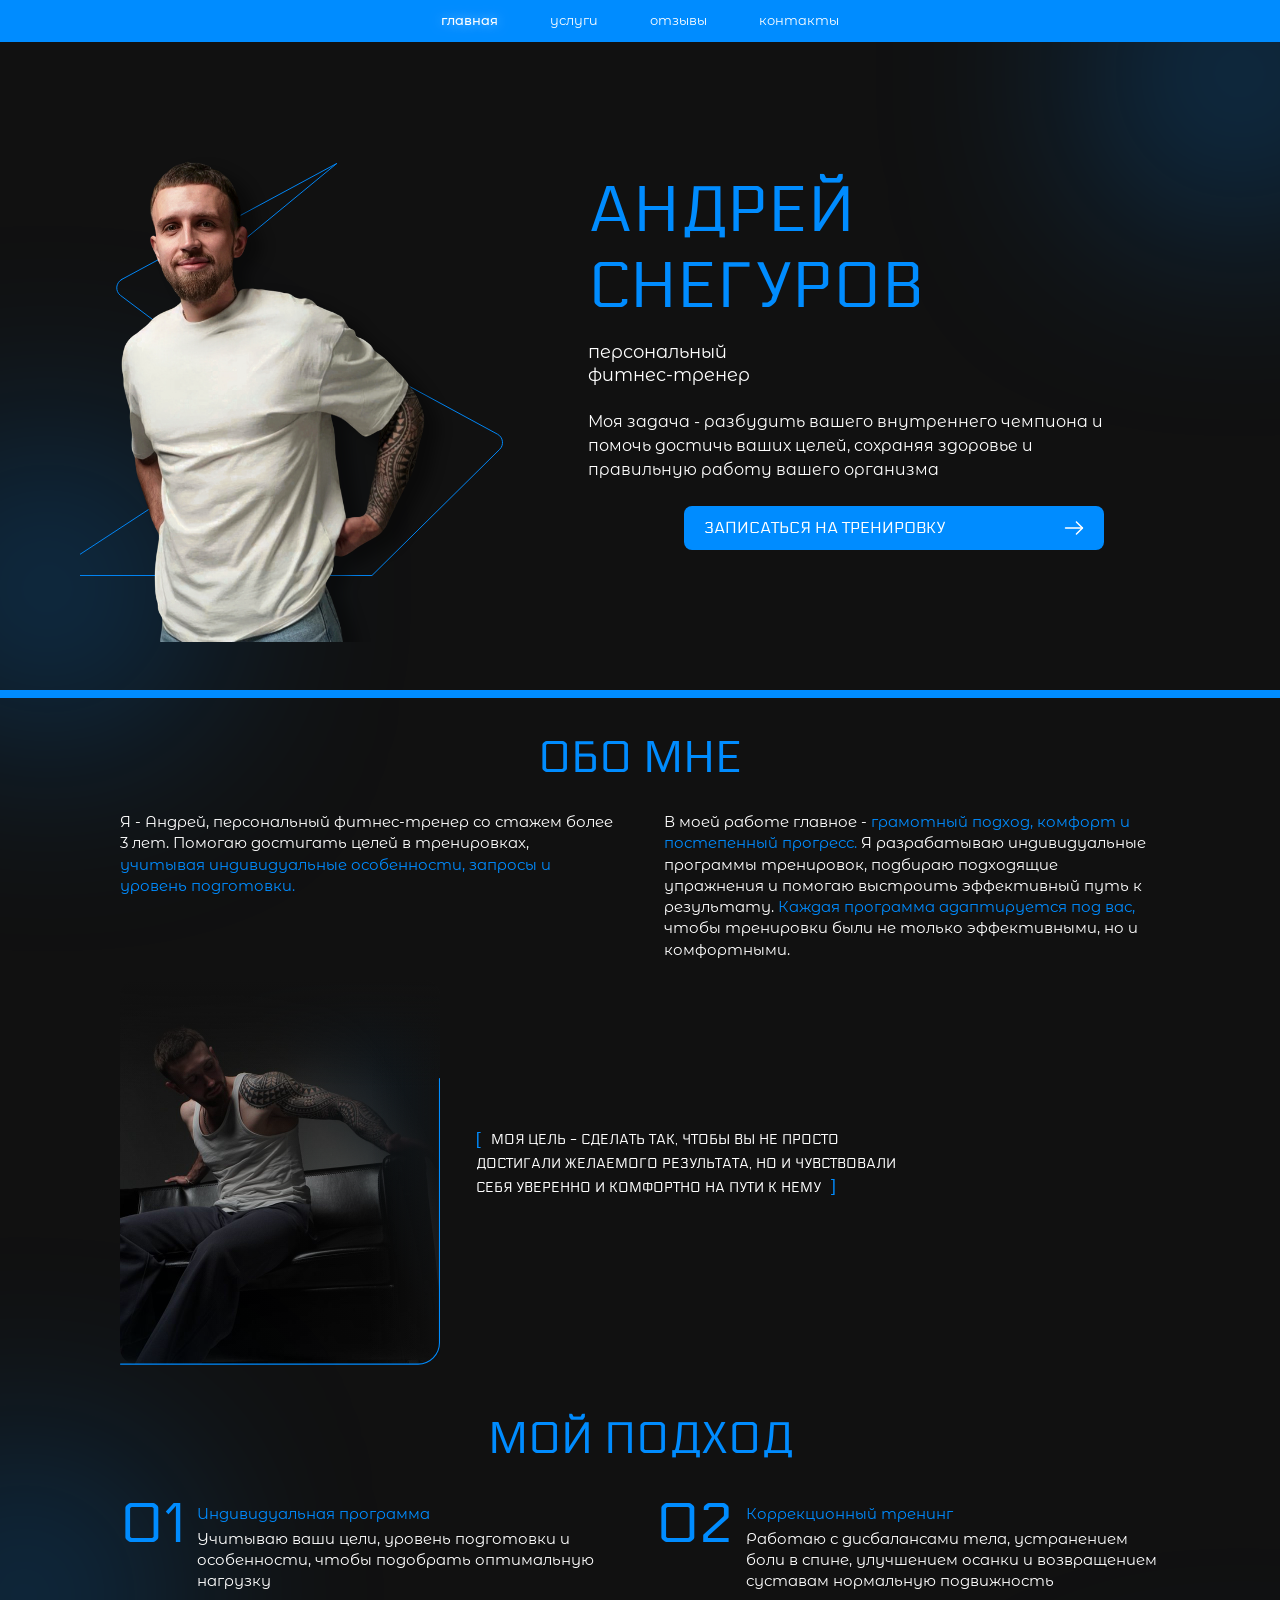
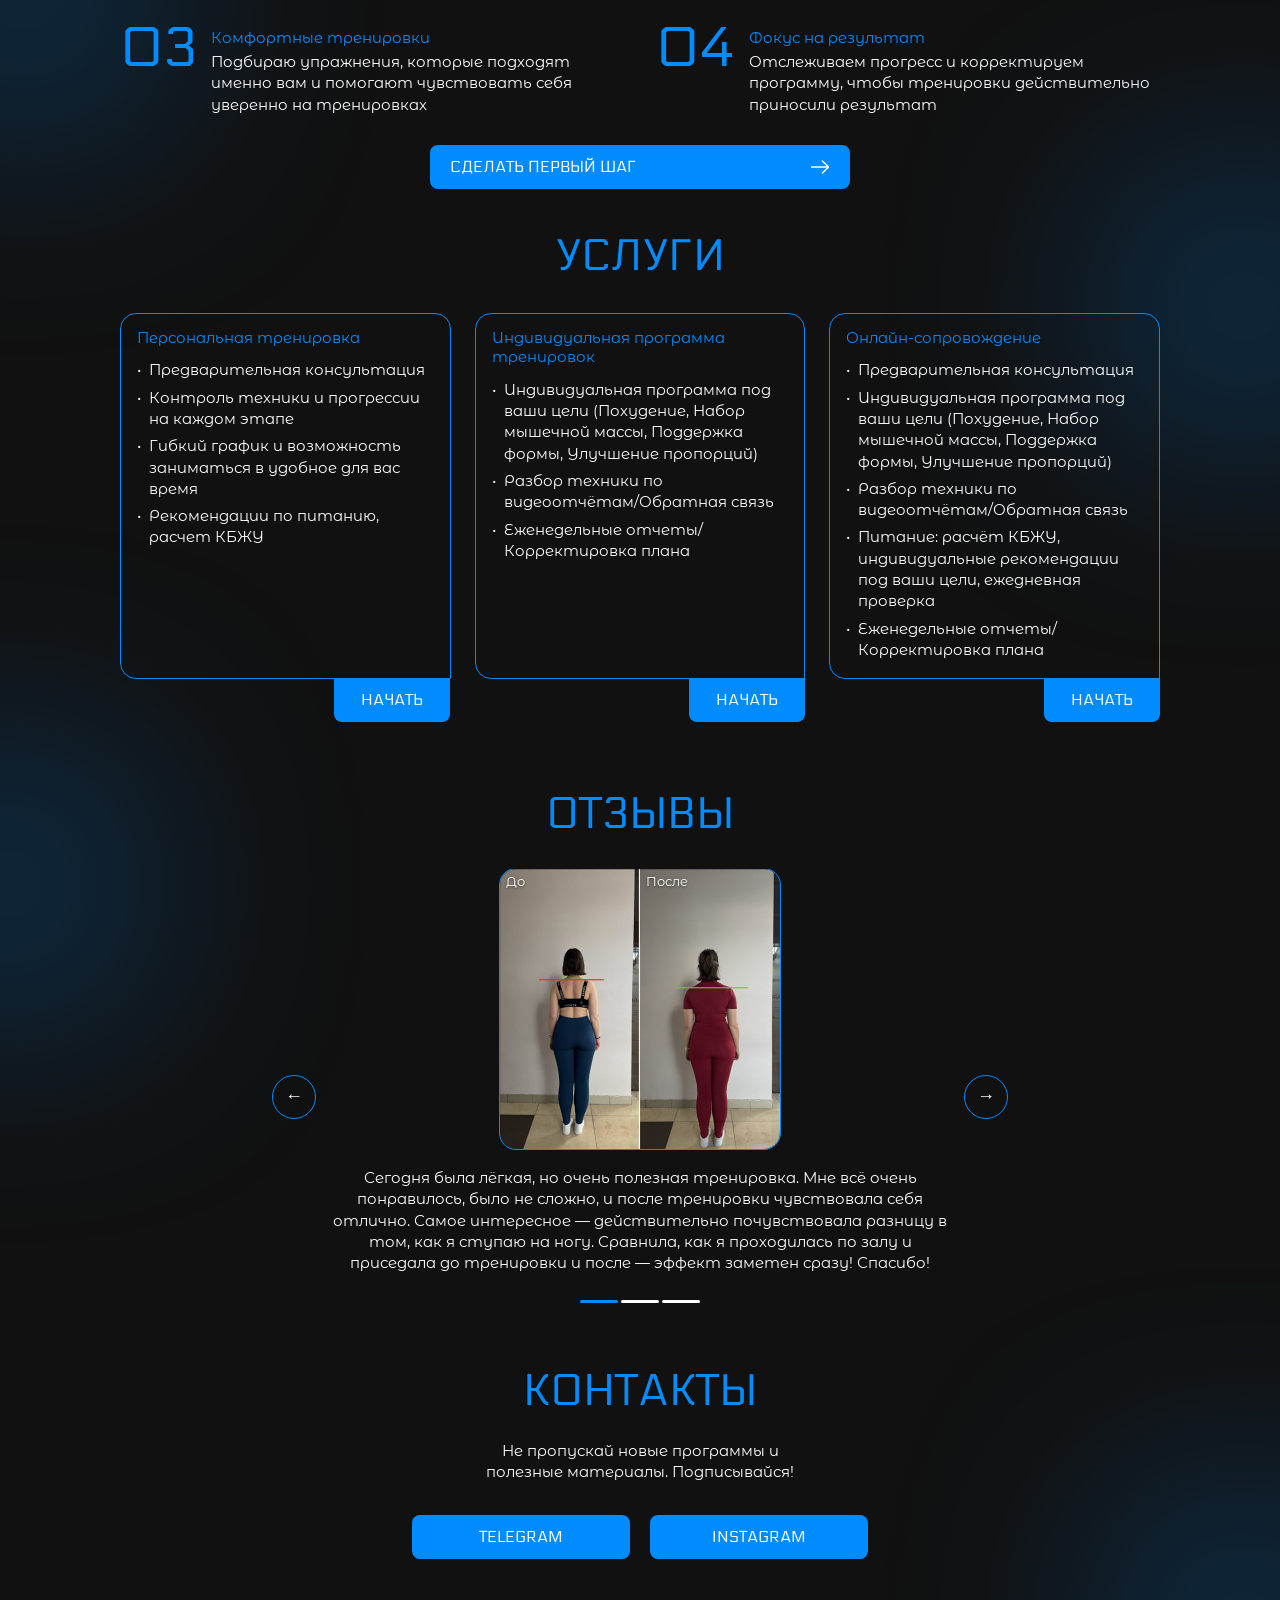
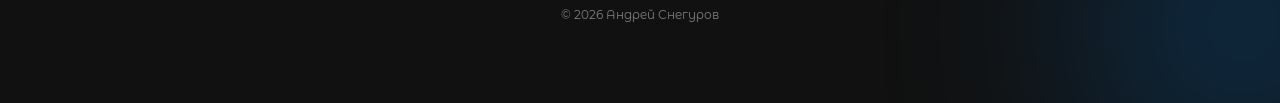
==== commit 890b8a4a: "Обрезка выносов на обёртке страницы вместо секций; фото «Обо мне» растворяется в фон Safari при over" ====
--- a/index.html
+++ b/index.html
@@ -8,7 +8,12 @@
     <meta property="og:title" content="Андрей Снегуров — персональный фитнес-тренер">
     <meta property="og:description" content="Индивидуальные программы тренировок, коррекционный тренинг и онлайн-сопровождение.">
     <meta property="og:type" content="website">
-    <meta property="og:image" content="assets/og-image.jpg">
+    <meta property="og:url" content="https://andrei-snegurov.online/">
+    <meta property="og:image" content="https://andrei-snegurov.online/assets/og-image.jpg">
+    <meta property="og:image:width" content="1200">
+    <meta property="og:image:height" content="630">
+
+    <link rel="canonical" href="https://andrei-snegurov.online/">
 
     <title>Андрей Снегуров — персональный фитнес-тренер</title>
 
@@ -35,6 +40,8 @@
         </nav>
     </header>
 
+    <!-- Обёртка нужна только ради overflow-x: clip — см. .page в styles.css. -->
+    <div class="page">
     <main>
         <!-- ============================================================
              Hero
@@ -311,6 +318,7 @@
     <footer class="footer">
         <p class="footer__note">© 2026 Андрей Снегуров</p>
     </footer>
+    </div>
 
     <script src="script.js" defer></script>
 </body>
--- a/styles.css
+++ b/styles.css
@@ -51,11 +51,6 @@
 html {
     scroll-behavior: smooth;
     scroll-padding-top: var(--nav-h);
-    /* Страховка: основная обрезка боковых выносов живёт на .section,
-       но браузеры без поддержки `overflow: clip` её проигнорируют —
-       для них срабатывает `hidden` здесь, на корне. */
-    overflow-x: hidden;
-    overflow-x: clip;
 }
 
 body {
@@ -90,15 +85,25 @@
     padding-inline: var(--gutter);
 }
 
-/* `overflow-x: clip` обрезает то, что выходит за боковые края экрана
-   (свечения, номера 01-04) — ровно как фрейм в макете. Именно `clip`,
-   а не `hidden`: `hidden` превратил бы overflow-y в auto и добавил
-   секции собственную вертикальную прокрутку. По вертикали ничего не
-   обрезается, поэтому свечения свободно растекаются между секциями. */
+/* Обрезка боковых выносов (свечения, номера 01-04, размытая копия
+   hero-фото) — ровно как фрейм в макете. Живёт на общей обёртке
+   страницы, а не на секциях и не на корне:
+   - на корне (html/body) она расширяла область прокрутки, и
+     фиксированное меню растягивалось шире экрана;
+   - на секциях WebKit (Safari, встроенный браузер Telegram на iPhone)
+     режет и по вертикали, хотя задан только overflow-x, — свечение
+     обрубалось по нижней границе секции.
+   У обёртки единственная вертикальная граница совпадает с концом
+   страницы, где резать нечего. `hidden` — запасной вариант для
+   браузеров без `clip`. */
+.page {
+    overflow-x: hidden;
+    overflow-x: clip;
+}
+
 .section {
     position: relative;
     z-index: 1;
-    overflow-x: clip;
 }
 
 .section-title {
@@ -379,13 +384,19 @@
     object-fit: cover;
 }
 
-/* Затемняющий градиент поверх фото. */
+/* Поверх фото три слоя: растворение верхнего края в фон, лёгкое
+   растворение правого края и диагональный градиент из макета.
+   Так у фото нет видимой верхней границы — оно проступает из фона,
+   как в макете, а лицо и рука остаются нетронутыми. */
 .about__photo::after {
     content: '';
     position: absolute;
     inset: 0;
     border-radius: var(--radius-md);
-    background: var(--overlay-photo);
+    background:
+        linear-gradient(to bottom, var(--bg) 0%, rgba(17, 17, 17, .9) 6%, rgba(17, 17, 17, 0) 28%),
+        linear-gradient(to left, rgba(17, 17, 17, .75) 0%, rgba(17, 17, 17, 0) 22%),
+        var(--overlay-photo);
     pointer-events: none;
 }
 
